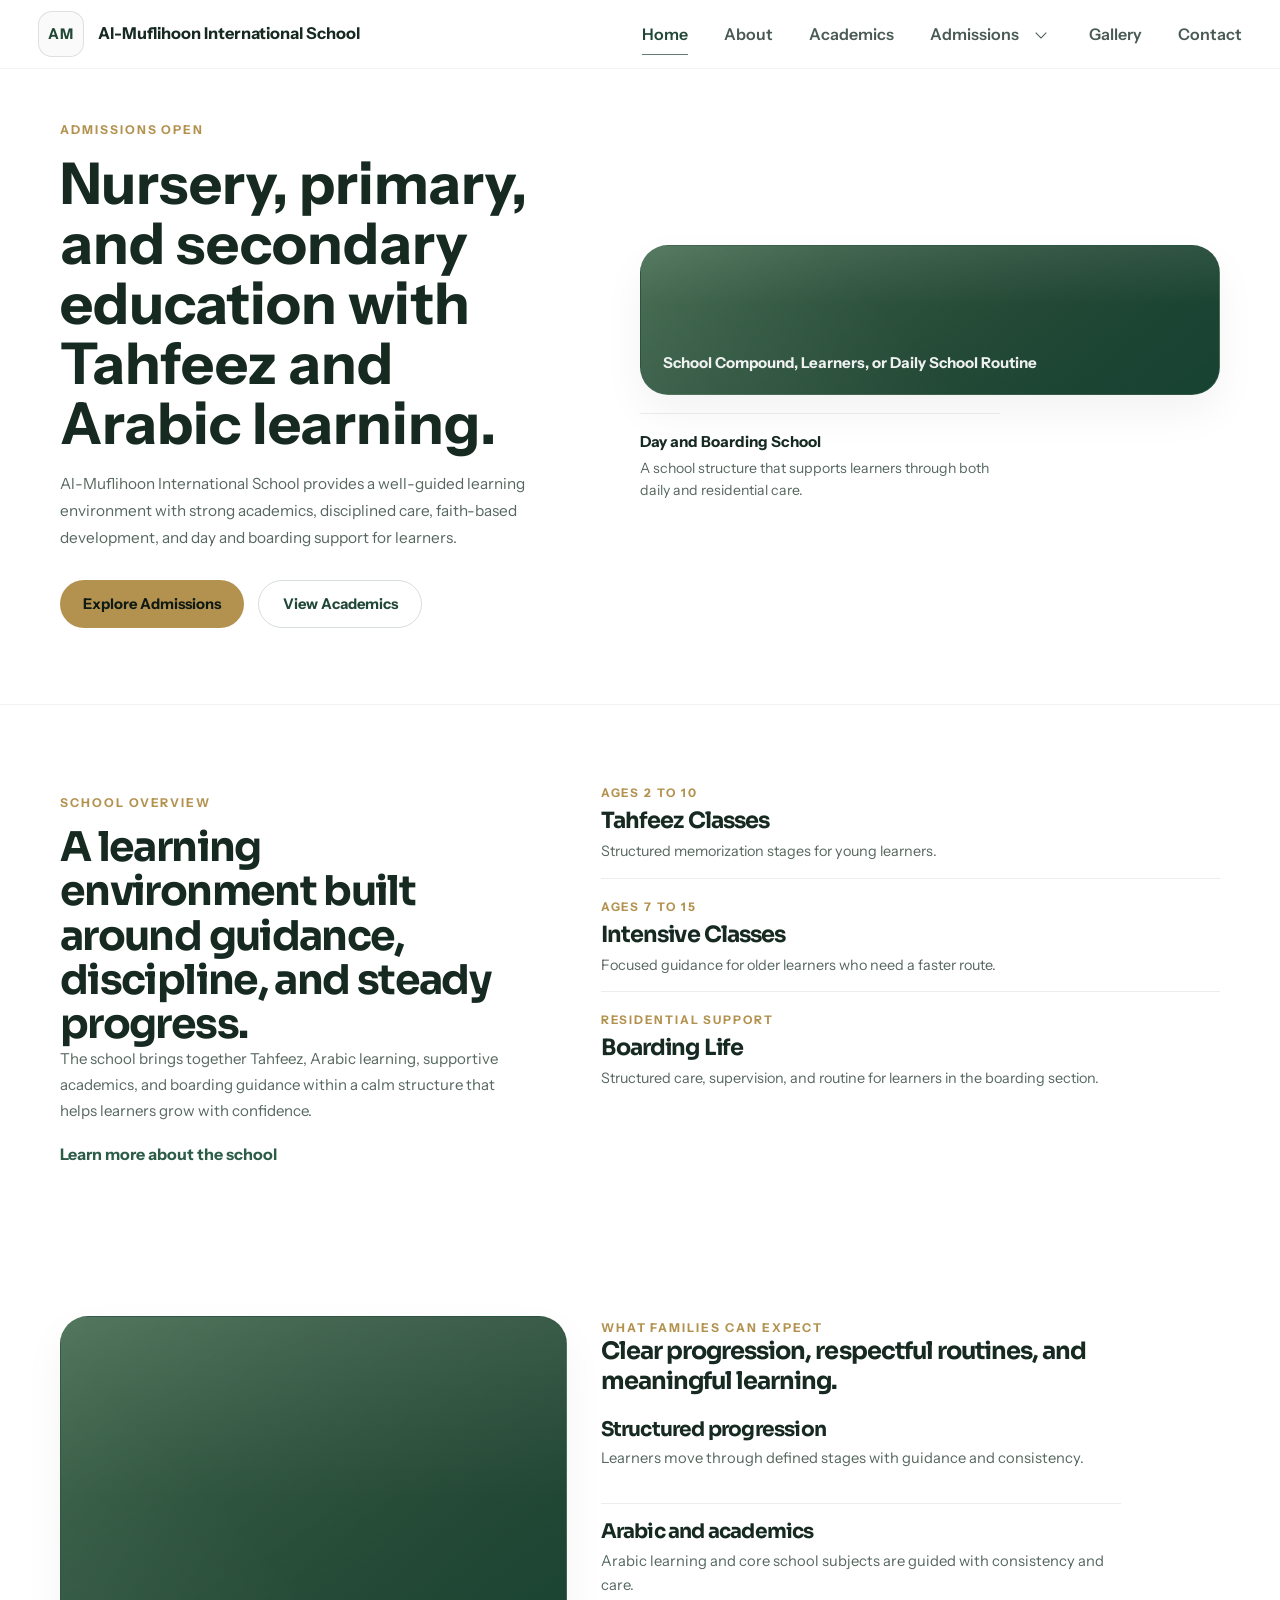
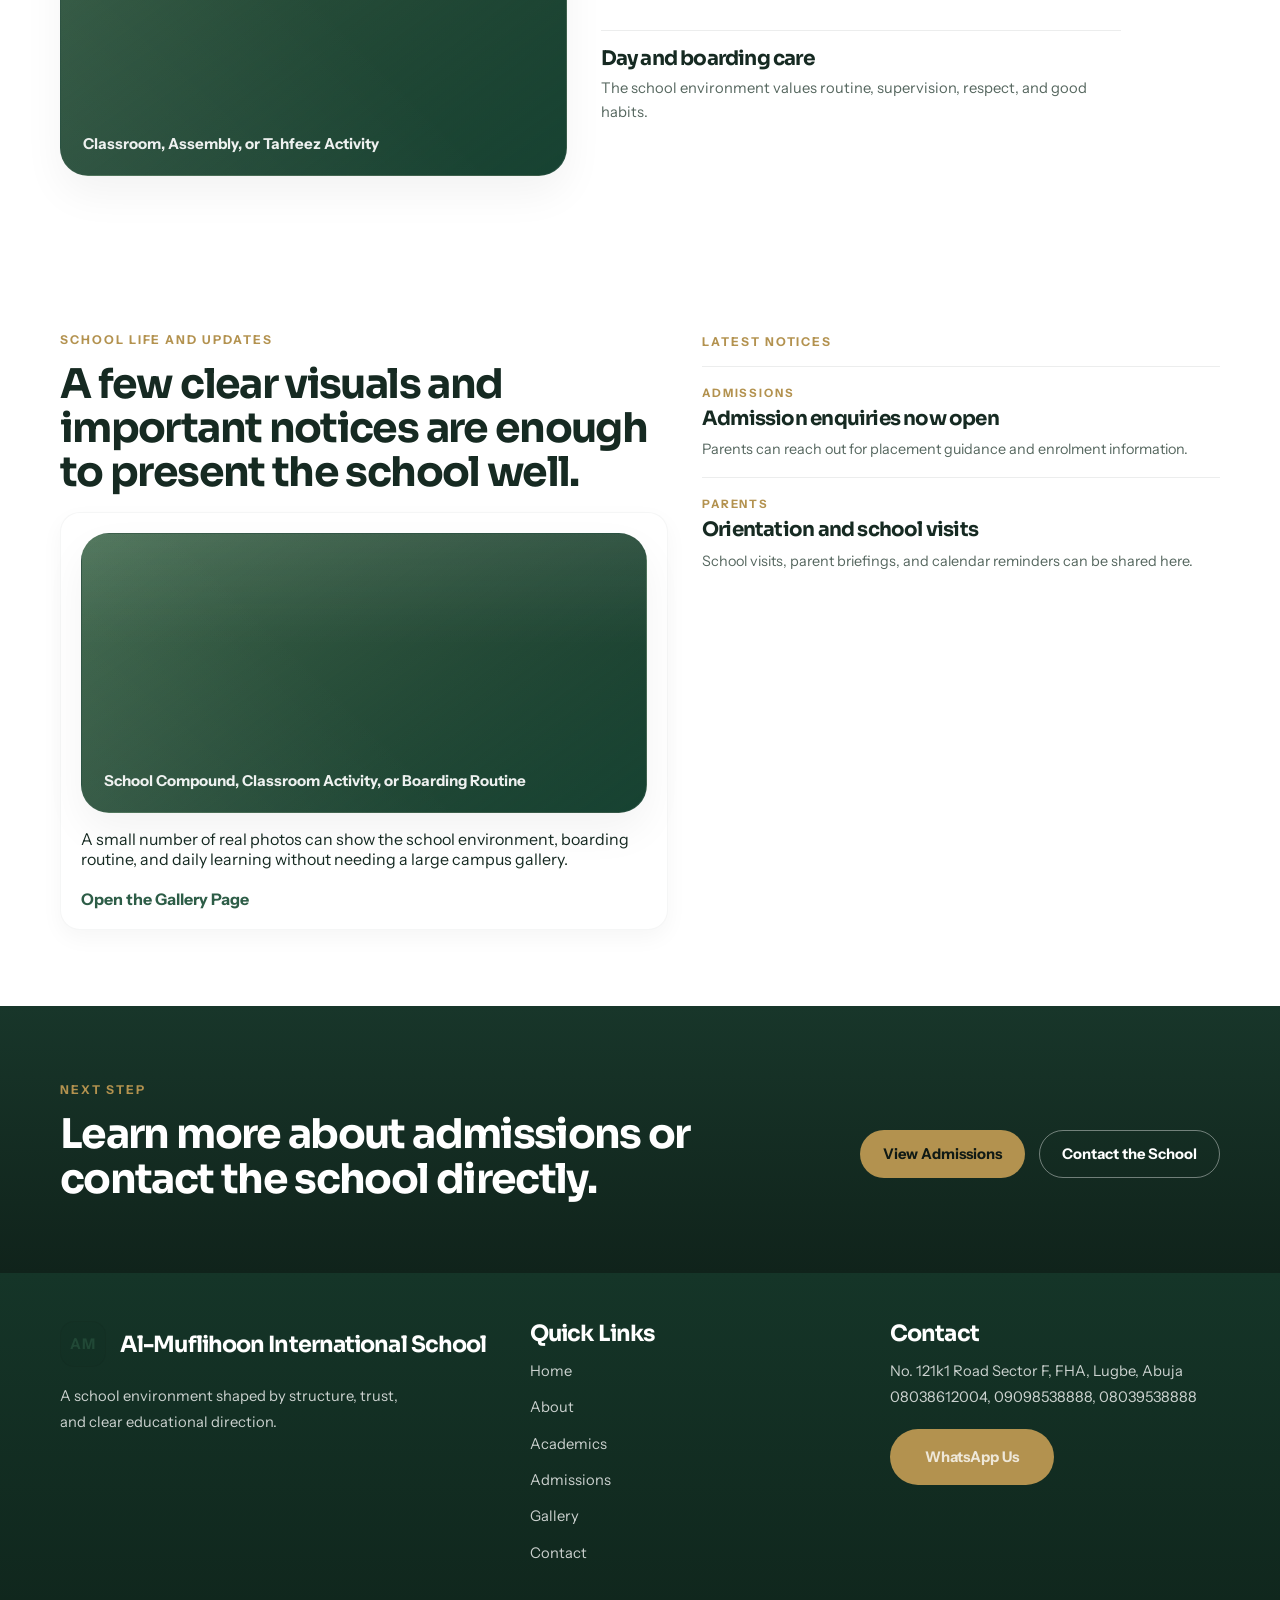
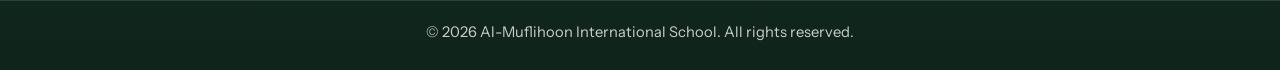
==== index.html @ b8fe288d "first push" ====
<!DOCTYPE html>
<html lang="en">
<head>
  <meta charset="UTF-8" />
  <meta name="viewport" content="width=device-width, initial-scale=1.0" />
  <title>Al-Muflihoon International School</title>
  <meta
    name="description"
    content="Al-Muflihoon International School presents a calm, structured school experience built around Tahfeez, Arabic learning, character formation, and supportive academics."
  />
  <link
    rel="stylesheet"
    href="https://cdnjs.cloudflare.com/ajax/libs/font-awesome/6.5.2/css/all.min.css"
  />
  <link rel="stylesheet" href="style.css" />
  <script src="scripts.js" defer></script>
</head>
<body class="home-page">
  <header class="navbar">
    <div class="nav-container">
      <a href="index.html" class="brand" aria-label="Al-Muflihoon International School home">
        <div class="logo">AM</div>
        <div class="brand-text">
          <span class="site-title">Al-Muflihoon International School</span>
        </div>
      </a>

      <nav class="nav-links" id="navLinks">
        <a href="index.html" class="active">Home</a>
        <a href="about.html">About</a>
        <a href="academics.html">Academics</a>
        <div class="nav-item nav-item-dropdown">
          <div class="nav-parent-row">
            <a href="admissions.html" class="nav-parent-link">Admissions</a>
            <button class="nav-parent-toggle" type="button" aria-label="Toggle admissions links" aria-expanded="false">
              <span class="nav-caret" aria-hidden="true"></span>
            </button>
          </div>
          <div class="nav-dropdown">
            <a href="admissions.html">Admissions Overview</a>
            <a href="admissions.html#placement">Class Placement</a>
            <a href="admissions.html#requirements">Requirements</a>
            <a href="admissions.html#enquiry">Enquiry Form</a>
            <a href="admissions.html#faq">FAQ</a>
          </div>
        </div>
        <a href="gallery.html">Gallery</a>
        <a href="contact.html">Contact</a>
      </nav>

      <button class="hamburger" id="hamburger" aria-label="Toggle navigation" aria-expanded="false">
        <span></span>
        <span></span>
        <span></span>
      </button>
    </div>
  </header>

  <main>
    <section class="site-hero home-hero">
      <div class="page-shell hero-layout">
        <div class="hero-copy">
          <span class="eyebrow">Admissions Open</span>
          <h1>Nursery, primary, and secondary education with Tahfeez and Arabic learning.</h1>
          <p>
            Al-Muflihoon International School provides a well-guided learning environment
            with strong academics, disciplined care, faith-based development, and
            day and boarding support for learners.
          </p>

          <div class="hero-actions">
            <a href="admissions.html" class="btn btn-solid">Explore Admissions</a>
            <a href="academics.html" class="btn btn-outline-green">View Academics</a>
          </div>
        </div>

        <div class="hero-media">
          <div class="media-frame hero-frame hero-frame-large">
            <span>School Compound, Learners, or Daily School Routine</span>
          </div>
          <div class="hero-note">
            <strong>Day and Boarding School</strong>
            <p>A school structure that supports learners through both daily and residential care.</p>
          </div>
        </div>
      </div>
    </section>

    <section class="section-block home-overview-block">
      <div class="page-shell home-overview-grid">
        <div class="section-copy home-intro-copy">
          <span class="eyebrow">School Overview</span>
          <h2>A learning environment built around guidance, discipline, and steady progress.</h2>
          <p>
            The school brings together Tahfeez, Arabic learning, supportive academics,
            and boarding guidance within a calm structure that helps learners grow with confidence.
          </p>
          <a href="about.html" class="text-link">Learn more about the school</a>
        </div>

        <div class="program-rail">
          <article class="program-rail-item">
            <small>Ages 2 to 10</small>
            <h3>Tahfeez Classes</h3>
            <p>Structured memorization stages for young learners.</p>
          </article>
          <article class="program-rail-item">
            <small>Ages 7 to 15</small>
            <h3>Intensive Classes</h3>
            <p>Focused guidance for older learners who need a faster route.</p>
          </article>
          <article class="program-rail-item">
            <small>Residential Support</small>
            <h3>Boarding Life</h3>
            <p>Structured care, supervision, and routine for learners in the boarding section.</p>
          </article>
        </div>
      </div>
    </section>

    <section class="section-block section-soft home-approach-block">
      <div class="page-shell editorial-split">
        <div class="media-frame editorial-frame">
          <span>Classroom, Assembly, or Tahfeez Activity</span>
        </div>

        <div class="approach-copy">
          <span class="eyebrow">What Families Can Expect</span>
          <h2>Clear progression, respectful routines, and meaningful learning.</h2>
          <div class="expectation-list">
            <article class="expectation-item">
              <h3>Structured progression</h3>
              <p>Learners move through defined stages with guidance and consistency.</p>
            </article>
            <article class="expectation-item">
              <h3>Arabic and academics</h3>
              <p>Arabic learning and core school subjects are guided with consistency and care.</p>
            </article>
            <article class="expectation-item">
              <h3>Day and boarding care</h3>
              <p>The school environment values routine, supervision, respect, and good habits.</p>
            </article>
          </div>
        </div>
      </div>
    </section>

    <section class="section-block home-showcase-block">
      <div class="page-shell home-showcase-grid">
        <div>
          <div class="section-head section-head-left home-showcase-head">
            <span class="eyebrow">School Life and Updates</span>
            <h2>A few clear visuals and important notices are enough to present the school well.</h2>
          </div>

          <div class="gallery-panel home-gallery-panel">
            <div class="media-frame home-gallery-feature">
              <span>School Compound, Classroom Activity, or Boarding Routine</span>
            </div>
            <p>
              A small number of real photos can show the school environment, boarding routine,
              and daily learning without needing a large campus gallery.
            </p>
            <a href="gallery.html" class="text-link">Open the Gallery Page</a>
          </div>
        </div>

        <aside class="updates-rail">
          <span class="eyebrow">Latest Notices</span>
          <article class="update-line">
            <small>Admissions</small>
            <h3>Admission enquiries now open</h3>
            <p>Parents can reach out for placement guidance and enrolment information.</p>
          </article>
          <article class="update-line">
            <small>Parents</small>
            <h3>Orientation and school visits</h3>
            <p>School visits, parent briefings, and calendar reminders can be shared here.</p>
          </article>
        </aside>
      </div>
    </section>

    <section class="cta-band">
      <div class="page-shell cta-layout">
        <div>
          <span class="eyebrow">Next Step</span>
          <h2>Learn more about admissions or contact the school directly.</h2>
        </div>
        <div class="cta-actions">
          <a href="admissions.html" class="btn btn-solid">View Admissions</a>
          <a href="contact.html" class="btn btn-ghost">Contact the School</a>
        </div>
      </div>
    </section>
  </main>

  <footer class="footer">
    <div class="page-shell footer-layout">
      <div>
        <div class="footer-brand">
          <div class="footer-logo">AM</div>
          <div>
            <h3>Al-Muflihoon International School</h3>
          </div>
        </div>
        <p class="footer-note">
          A school environment shaped by structure, trust, and clear educational direction.
        </p>
      </div>

      <div>
        <h4>Quick Links</h4>
        <ul class="footer-links">
          <li><a href="index.html">Home</a></li>
          <li><a href="about.html">About</a></li>
          <li><a href="academics.html">Academics</a></li>
          <li><a href="admissions.html">Admissions</a></li>
          <li><a href="gallery.html">Gallery</a></li>
          <li><a href="contact.html">Contact</a></li>
        </ul>
      </div>

      <div>
        <h4>Contact</h4>
        <p>No. 121k1 Road Sector F, FHA, Lugbe, Abuja</p>
        <p>08038612004, 09098538888, 08039538888</p>
        <a href="https://wa.me/2348038612004" class="btn footer-btn" target="_blank" rel="noopener noreferrer">
          WhatsApp Us
        </a>
      </div>
    </div>

    <div class="footer-bottom">
      &copy; 2026 Al-Muflihoon International School. All rights reserved.
    </div>
  </footer>
</body>
</html>
---- style.css ----
@import url("https://fonts.googleapis.com/css2?family=Instrument+Sans:wght@400;500;600;700;800&family=Noto+Naskh+Arabic:wght@600;700&family=Sora:wght@500;600;700;800&display=swap");

:root {
  --green-950: #081510;
  --green-900: #10231b;
  --green-850: #18362a;
  --green-800: #214836;
  --green-700: #2d5d47;
  --green-600: #3a7059;
  --gold-500: #b3924f;
  --gold-400: #c7aa6d;
  --gold-200: #ebe0c4;
  --cream-50: #ffffff;
  --cream-100: #ffffff;
  --sage-50: #ffffff;
  --line: rgba(16, 35, 27, 0.08);
  --line-strong: rgba(16, 35, 27, 0.12);
  --text-900: #162a22;
  --text-700: #56675f;
  --text-500: #7b877f;
  --white: #ffffff;
  --shadow-soft: 0 18px 42px rgba(8, 28, 20, 0.05);
  --shadow-card: 0 8px 22px rgba(8, 28, 20, 0.04);
}

* {
  box-sizing: border-box;
  margin: 0;
  padding: 0;
}

html {
  scroll-behavior: smooth;
}

body {
  background: #ffffff;
  color: var(--text-900);
  font-family: "Instrument Sans", sans-serif;
  text-rendering: optimizeLegibility;
}

img {
  display: block;
  max-width: 100%;
}

a {
  color: inherit;
}

.page-shell {
  width: min(1160px, 92%);
  margin: 0 auto;
}

.eyebrow {
  display: inline-block;
  color: var(--gold-500);
  font-size: 0.76rem;
  font-weight: 800;
  letter-spacing: 0.16em;
  text-transform: uppercase;
}

h2,
h3,
h4 {
  font-family: "Sora", sans-serif;
  font-weight: 700;
  letter-spacing: -0.04em;
}

.navbar {
  position: fixed;
  inset: 0 0 auto 0;
  z-index: 1000;
  background: rgba(255, 255, 255, 0.94);
  backdrop-filter: blur(12px);
  box-shadow: 0 1px 0 rgba(16, 35, 27, 0.06);
  transition: background 0.28s ease, box-shadow 0.28s ease;
}

.navbar.scrolled {
  background: rgba(255, 255, 255, 0.98);
  box-shadow: 0 8px 22px rgba(12, 24, 19, 0.06);
}

.nav-container {
  width: min(1320px, 94%);
  min-height: 68px;
  margin: 0 auto;
  display: flex;
  align-items: center;
  justify-content: space-between;
  gap: 32px;
}

.brand {
  display: flex;
  align-items: center;
  gap: 14px;
  flex-shrink: 0;
  text-decoration: none;
  color: var(--text-900);
}

.logo,
.footer-logo {
  width: 46px;
  height: 46px;
  border: 1px solid rgba(16, 35, 27, 0.12);
  border-radius: 14px;
  display: grid;
  place-items: center;
  background: rgba(16, 35, 27, 0.02);
  color: var(--green-800);
  font-size: 0.92rem;
  font-weight: 800;
  letter-spacing: 0.1em;
}

.site-title {
  display: block;
  font-size: 1.02rem;
  font-weight: 800;
  line-height: 1.1;
}

.brand-text p {
  margin-top: 3px;
  color: var(--text-500);
  font-size: 0.76rem;
}

.nav-links {
  display: flex;
  flex: 1;
  align-items: center;
  justify-content: flex-end;
  gap: clamp(24px, 2.8vw, 42px);
}

.nav-links > a,
.nav-parent-link {
  position: relative;
  display: inline-flex;
  align-items: center;
  color: rgba(22, 42, 34, 0.78);
  font-size: 1rem;
  font-weight: 600;
  padding: 8px 0;
  text-decoration: none;
  transition: color 0.25s ease;
}

.nav-links > a:hover,
.nav-links > a.active,
.nav-parent-link:hover,
.nav-parent-link.active,
.nav-item-dropdown:hover .nav-parent-link,
.nav-item-dropdown:focus-within .nav-parent-link,
.nav-item-dropdown.open .nav-parent-link {
  color: var(--green-800);
}

.nav-links > a.active::after,
.nav-links > a:hover::after,
.nav-parent-link.active::after,
.nav-parent-link:hover::after,
.nav-item-dropdown:hover .nav-parent-link::after,
.nav-item-dropdown:focus-within .nav-parent-link::after,
.nav-item-dropdown.open .nav-parent-link::after {
  content: "";
  position: absolute;
  left: 0;
  bottom: -3px;
  width: 100%;
  height: 1px;
  background: currentColor;
  opacity: 0.7;
}

.nav-item {
  position: relative;
}

.nav-parent-row {
  display: inline-flex;
  align-items: center;
  gap: 10px;
}

.nav-parent-toggle {
  display: inline-flex;
  align-items: center;
  justify-content: center;
  width: 24px;
  height: 24px;
  padding: 0;
  border: 0;
  background: transparent;
  color: rgba(22, 42, 34, 0.78);
  cursor: pointer;
  transition: color 0.25s ease;
}

.nav-parent-toggle:hover,
.nav-parent-toggle:focus-visible,
.nav-item-dropdown:hover .nav-parent-toggle,
.nav-item-dropdown:focus-within .nav-parent-toggle,
.nav-item-dropdown.open .nav-parent-toggle {
  color: var(--green-800);
}

.nav-caret {
  width: 8px;
  height: 8px;
  margin-top: -2px;
  border-right: 1.5px solid currentColor;
  border-bottom: 1.5px solid currentColor;
  transform: rotate(45deg);
  transition: transform 0.22s ease;
}

.nav-item-dropdown:hover .nav-caret,
.nav-item-dropdown:focus-within .nav-caret,
.nav-item-dropdown.open .nav-caret {
  transform: rotate(225deg);
  margin-top: 2px;
}

.nav-dropdown {
  position: absolute;
  top: calc(100% + 18px);
  left: 0;
  min-width: 220px;
  display: grid;
  gap: 2px;
  padding: 10px;
  border: 1px solid rgba(16, 35, 27, 0.08);
  border-radius: 18px;
  background: rgba(255, 255, 255, 0.98);
  box-shadow: 0 18px 36px rgba(14, 32, 24, 0.08);
  opacity: 0;
  visibility: hidden;
  transform: translateY(8px);
  transition: opacity 0.22s ease, transform 0.22s ease, visibility 0.22s ease;
  z-index: 20;
}

.nav-item-dropdown:hover .nav-dropdown,
.nav-item-dropdown:focus-within .nav-dropdown,
.nav-item-dropdown.open .nav-dropdown {
  opacity: 1;
  visibility: visible;
  transform: translateY(0);
}

.nav-dropdown a {
  display: block;
  padding: 10px 12px;
  border-radius: 12px;
  color: var(--text-700);
  font-size: 0.84rem;
  font-weight: 600;
  text-decoration: none;
  transition: background 0.2s ease, color 0.2s ease;
}

.nav-dropdown a:hover,
.nav-dropdown a:focus-visible {
  background: rgba(23, 68, 51, 0.06);
  color: var(--green-800);
  outline: none;
}

.hamburger {
  width: 34px;
  height: 26px;
  display: none;
  flex-direction: column;
  justify-content: space-between;
  background: transparent;
  border: 0;
  cursor: pointer;
}

.hamburger span {
  width: 100%;
  height: 2px;
  border-radius: 999px;
  background: var(--text-900);
  transition: transform 0.28s ease, opacity 0.28s ease;
}

.site-hero {
  position: relative;
  overflow: hidden;
  background: #ffffff;
  color: var(--text-900);
  border-bottom: 1px solid rgba(16, 35, 27, 0.06);
}

.home-hero {
  padding: 118px 0 76px;
}

.hero-layout {
  position: relative;
  z-index: 1;
  display: grid;
  grid-template-columns: 0.95fr 1.05fr;
  align-items: center;
  gap: 56px;
}

.hero-copy h1 {
  margin-top: 16px;
  font-size: clamp(2.4rem, 4.5vw, 3.8rem);
  line-height: 1.04;
}

.hero-copy p {
  max-width: 560px;
  margin-top: 18px;
  color: var(--text-700);
  font-size: 0.96rem;
  line-height: 1.75;
}

.hero-actions,
.cta-actions {
  display: flex;
  flex-wrap: wrap;
  gap: 14px;
  margin-top: 28px;
}

.hero-media {
  display: grid;
  gap: 18px;
}

.hero-media-row,
.preview-row {
  display: grid;
  grid-template-columns: repeat(2, 1fr);
  gap: 18px;
}

.media-frame {
  position: relative;
  overflow: hidden;
  border-radius: 28px;
  border: 1px solid rgba(255, 255, 255, 0.08);
  background:
    linear-gradient(145deg, rgba(179, 146, 79, 0.12), rgba(23, 68, 51, 0.92)),
    linear-gradient(135deg, #356751, #173428);
  box-shadow: var(--shadow-soft);
}

.media-frame::before {
  content: "";
  position: absolute;
  inset: 0;
  background:
    linear-gradient(180deg, rgba(255, 255, 255, 0.08), transparent 40%),
    linear-gradient(45deg, rgba(255, 255, 255, 0.05), transparent 46%);
}

.media-frame span {
  position: absolute;
  left: 22px;
  right: 22px;
  bottom: 22px;
  z-index: 1;
  color: rgba(255, 255, 255, 0.92);
  font-size: 0.94rem;
  font-weight: 700;
}

.hero-frame-large {
  min-height: 450px;
}

.hero-frame {
  min-height: 150px;
}

.hero-note {
  max-width: 360px;
  padding: 18px 0 0;
  border-top: 1px solid var(--line);
}

.hero-note strong {
  display: block;
  color: var(--text-900);
  font-size: 0.95rem;
  font-weight: 700;
}

.hero-note p {
  margin-top: 6px;
  color: var(--text-700);
  font-size: 0.88rem;
  line-height: 1.6;
}

.btn {
  display: inline-flex;
  align-items: center;
  justify-content: center;
  min-width: 164px;
  padding: 14px 22px;
  border-radius: 999px;
  border: 1px solid transparent;
  font-size: 0.92rem;
  font-weight: 800;
  text-decoration: none;
  transition: transform 0.2s ease, background 0.2s ease, color 0.2s ease, border-color 0.2s ease;
}

.btn:hover {
  transform: translateY(-2px);
}

.btn-solid,
.form-btn,
.footer-btn,
.contact-btn {
  background: var(--gold-500);
  color: #101a15;
}

.btn-solid:hover,
.form-btn:hover,
.footer-btn:hover,
.contact-btn:hover {
  background: var(--gold-400);
}

.btn-ghost {
  border-color: rgba(255, 255, 255, 0.4);
  color: var(--white);
}

.btn-ghost:hover {
  background: var(--white);
  color: var(--green-800);
}

.btn-outline-green {
  border-color: rgba(33, 72, 54, 0.18);
  color: var(--green-800);
  background: transparent;
}

.btn-outline-green:hover {
  background: rgba(33, 72, 54, 0.05);
  color: var(--green-900);
}

.section-block {
  padding: 76px 0;
}

#placement,
#requirements,
#enquiry,
#faq {
  scroll-margin-top: 96px;
}

.section-soft {
  background: #ffffff;
}

.section-head {
  max-width: 680px;
  margin: 0 auto 24px;
  text-align: center;
}

.section-head-left {
  margin-left: 0;
  text-align: left;
}

.section-head h2,
.section-copy h2,
.gallery-panel h2,
.news-panel h2,
.contact-column h2,
.process-panel h2,
.cta-layout h2 {
  margin-top: 14px;
  font-size: clamp(1.9rem, 3.2vw, 2.9rem);
  line-height: 1.08;
}

.section-head p,
.section-copy p,
.news-item p,
.reason-line p,
.simple-block p,
.quote-panel p,
.process-panel li,
.contact-row p,
.map-panel p,
.leader-panel p {
  color: var(--text-700);
  font-size: 0.94rem;
  line-height: 1.72;
}

.section-copy {
  max-width: 460px;
}

.home-overview-grid,
.editorial-split,
.home-showcase-grid {
  display: grid;
  gap: 34px;
}

.home-overview-grid,
.editorial-split {
  grid-template-columns: 0.9fr 1.1fr;
  align-items: start;
}

.home-showcase-grid {
  grid-template-columns: 1.08fr 0.92fr;
  align-items: start;
}

.home-intro-copy {
  padding-top: 10px;
}

.split-section,
.subject-layout,
.intro-split,
.gallery-news-grid,
.contact-layout,
.process-grid,
.cta-layout {
  display: grid;
  gap: 28px;
}

.split-section,
.subject-layout,
.intro-split {
  grid-template-columns: 0.95fr 1.05fr;
  align-items: center;
}

.program-list,
.subject-list {
  display: grid;
  gap: 10px;
}

.program-rail {
  display: grid;
  gap: 16px;
}

.program-rail-item {
  padding: 0 0 14px;
  border-bottom: 1px solid var(--line);
}

.program-rail-item:last-child {
  padding-bottom: 0;
  border-bottom: 0;
}

.program-rail-item small {
  display: inline-block;
  margin-bottom: 8px;
  color: var(--gold-500);
  font-size: 0.74rem;
  font-weight: 800;
  letter-spacing: 0.16em;
  text-transform: uppercase;
}

.program-rail-item h3 {
  font-size: 1.4rem;
  line-height: 1.08;
}

.program-rail-item p {
  margin-top: 8px;
  color: var(--text-700);
  font-size: 0.9rem;
  line-height: 1.62;
}

.plain-row {
  padding: 16px 0 18px;
  border-top: 1px solid var(--line);
}

.plain-row:first-child {
  border-top: 0;
  padding-top: 0;
}

.plain-row h3,
.reason-line h3,
.news-item h3,
.simple-block h3,
.process-panel h2,
.contact-row strong {
  font-size: 1.28rem;
  line-height: 1.12;
}

.plain-row p {
  color: var(--text-700);
  font-size: 0.92rem;
  line-height: 1.68;
}

.reason-grid,
.value-triad,
.support-grid,
.placement-grid,
.category-grid,
.philosophy-grid,
.pathway-grid {
  display: grid;
  gap: 14px;
}

.reason-grid {
  grid-template-columns: repeat(2, 1fr);
}

.simple-block,
.process-panel,
.news-panel,
.gallery-panel,
.leader-panel,
.quote-panel,
.map-panel,
.form-shell,
.faq-item {
  background: #ffffff;
  border: 1px solid rgba(16, 35, 27, 0.04);
  border-radius: 20px;
  box-shadow: var(--shadow-card);
}

.simple-block {
  padding: 16px 16px 14px;
}

.process-panel {
  padding: 20px;
}

.reason-line {
  padding: 16px 0 18px;
  border-top: 1px solid var(--line);
}

.reason-line:nth-child(-n + 2) {
  border-top: 0;
}

.editorial-frame {
  min-height: 460px;
}

.approach-copy {
  max-width: 520px;
}

.expectation-list {
  display: grid;
  gap: 14px;
  margin-top: 22px;
}

.expectation-item {
  padding: 16px 0 18px;
  border-top: 1px solid var(--line);
}

.expectation-item:first-child {
  padding-top: 0;
  border-top: 0;
}

.expectation-item h3 {
  font-size: 1.26rem;
  line-height: 1.12;
}

.expectation-item p {
  margin-top: 6px;
  color: var(--text-700);
  font-size: 0.92rem;
  line-height: 1.68;
}

.gallery-news-grid {
  grid-template-columns: 1.15fr 0.85fr;
  align-items: start;
}

.gallery-panel,
.news-panel,
.quote-panel,
.leader-panel,
.map-panel {
  padding: 20px;
}

.mosaic-grid {
  display: grid;
  grid-template-columns: repeat(2, 1fr);
  gap: 14px;
  margin-top: 18px;
}

.mosaic-tall {
  min-height: 360px;
  grid-row: span 2;
}

.mosaic-grid .media-frame:not(.mosaic-tall) {
  min-height: 172px;
}

.home-showcase-head {
  margin-bottom: 18px;
}

.home-gallery-grid {
  display: grid;
  grid-template-columns: repeat(2, 1fr);
  gap: 14px;
}

.home-gallery-panel p {
  margin-top: 16px;
}

.home-gallery-feature {
  min-height: 280px;
}

.home-gallery-large {
  min-height: 360px;
  grid-row: span 2;
}

.home-gallery-grid .media-frame:not(.home-gallery-large) {
  min-height: 172px;
}

.updates-rail {
  padding-top: 2px;
}

.update-line {
  padding: 14px 0 16px;
  border-top: 1px solid var(--line);
}

.update-line:first-of-type {
  margin-top: 16px;
}

.update-line small {
  display: inline-block;
  margin-bottom: 8px;
  color: var(--gold-500);
  font-size: 0.72rem;
  font-weight: 800;
  letter-spacing: 0.16em;
  text-transform: uppercase;
}

.update-line h3 {
  font-size: 1.24rem;
  line-height: 1.12;
}

.update-line p {
  margin-top: 8px;
  color: var(--text-700);
  font-size: 0.9rem;
  line-height: 1.62;
}

.text-link {
  display: inline-flex;
  align-items: center;
  gap: 8px;
  margin-top: 20px;
  color: var(--green-700);
  font-weight: 800;
  text-decoration: none;
}

.text-link:hover {
  color: var(--gold-500);
}

.news-list {
  display: grid;
  gap: 14px;
  margin-top: 18px;
}

.news-item {
  padding-bottom: 14px;
  border-bottom: 1px solid var(--line);
}

.news-item:last-child {
  padding-bottom: 0;
  border-bottom: 0;
}

.news-item small,
.pathway-grid .simple-block small {
  display: inline-block;
  margin-bottom: 10px;
  color: var(--gold-500);
  font-size: 0.74rem;
  font-weight: 800;
  letter-spacing: 0.16em;
  text-transform: uppercase;
}

.news-item h3 {
  margin-bottom: 8px;
}

.cta-band {
  padding: 72px 0;
  background: linear-gradient(180deg, var(--green-850), var(--green-900));
  color: var(--white);
}

.cta-layout {
  grid-template-columns: 1fr auto;
  align-items: center;
}

.cta-layout h2 {
  max-width: 660px;
}

.first-block {
  padding-top: 132px;
}

.about-first-block {
  padding-top: 110px;
  padding-bottom: 48px;
}

.about-intro-split {
  align-items: start;
  gap: 22px;
}

.about-intro-split .section-intro p {
  max-width: 500px;
}

.about-intro-split .quote-panel {
  max-width: 430px;
  justify-self: end;
}

.section-intro h1 {
  margin-top: 14px;
  font-family: "Sora", sans-serif;
  font-size: clamp(2.15rem, 4vw, 3.5rem);
  font-weight: 700;
  line-height: 1.02;
  letter-spacing: -0.05em;
}

.section-intro p {
  max-width: 560px;
  margin-top: 16px;
}

.quote-panel .quote-arabic {
  display: block;
  font-family: "Noto Naskh Arabic", serif;
  color: var(--text-900);
  font-size: clamp(2.3rem, 4.2vw, 3.6rem);
  font-weight: 700;
  line-height: 1.2;
  letter-spacing: 0;
  text-align: right;
}

.value-triad,
.support-grid,
.placement-grid,
.category-grid,
.pathway-grid {
  grid-template-columns: repeat(3, 1fr);
}

.philosophy-grid {
  grid-template-columns: repeat(2, 1fr);
}

.leader-frame {
  min-height: 320px;
  margin-bottom: 18px;
}

.preview-large {
  min-height: 260px;
}

.process-grid {
  grid-template-columns: repeat(2, 1fr);
}

.process-panel h2 {
  margin-top: 14px;
  margin-bottom: 14px;
}

.clean-list {
  list-style: none;
  display: grid;
  gap: 12px;
}

.clean-list li {
  position: relative;
  padding-left: 18px;
}

.clean-list li::before {
  content: "";
  position: absolute;
  top: 0.78rem;
  left: 0;
  width: 7px;
  height: 7px;
  border-radius: 50%;
  background: var(--gold-500);
}

.form-shell {
  padding: 24px;
}

.form-grid {
  display: grid;
  grid-template-columns: repeat(2, 1fr);
  gap: 18px;
}

.form-grid-single {
  grid-template-columns: 1fr;
}

.field {
  display: flex;
  flex-direction: column;
}

.field label {
  margin-bottom: 8px;
  color: var(--text-900);
  font-size: 0.86rem;
  font-weight: 700;
}

.field input,
.field select,
.field textarea {
  width: 100%;
  padding: 15px 16px;
  border: 1px solid rgba(16, 35, 27, 0.08);
  border-radius: 18px;
  background: rgba(255, 255, 255, 0.9);
  color: var(--text-900);
  font: inherit;
  outline: none;
  resize: vertical;
}

.field input:focus,
.field select:focus,
.field textarea:focus {
  border-color: var(--gold-500);
  box-shadow: 0 0 0 4px rgba(199, 163, 71, 0.14);
}

.field-full,
.form-btn {
  grid-column: 1 / -1;
}

.form-btn {
  border: 0;
  cursor: pointer;
}

.compact-form-btn {
  justify-self: start;
  min-width: 0;
  padding: 12px 20px;
}

.faq-shell {
  max-width: 960px;
}

.faq-list {
  display: grid;
  gap: 14px;
}

.faq-item {
  padding: 16px 18px;
}

.faq-item summary {
  cursor: pointer;
  list-style: none;
  color: var(--text-900);
  font-size: 1rem;
  font-weight: 800;
}

.faq-item summary::-webkit-details-marker {
  display: none;
}

.faq-item p {
  margin-top: 12px;
}

.masonry-grid {
  display: grid;
  grid-template-columns: repeat(3, 1fr);
  gap: 16px;
}

.gallery-grid-simple {
  grid-template-columns: 1.15fr 0.85fr;
}

.masonry-grid .media-frame {
  min-height: 210px;
}

.masonry-tall {
  min-height: 436px !important;
  grid-row: span 2;
}

.masonry-wide {
  grid-column: span 2;
}

.contact-layout {
  grid-template-columns: 0.88fr 1.12fr;
  align-items: start;
}

.contact-column h2 {
  margin-top: 14px;
}

.contact-stack {
  display: grid;
  gap: 8px;
  margin-top: 18px;
}

.contact-row {
  padding: 14px 0;
}

.contact-row strong {
  display: block;
  margin-bottom: 6px;
  font-size: 1.05rem;
  line-height: 1.2;
}

.plain-contact {
  border-bottom: 1px solid var(--line);
}

.plain-contact:last-child {
  border-bottom: 0;
  padding-bottom: 0;
}

.contact-btn {
  margin-top: 18px;
}

.contact-form-shell {
  margin-bottom: 18px;
}

.map-frame {
  min-height: 220px;
  margin-bottom: 16px;
}

.map-embed {
  width: 100%;
  min-height: 280px;
  border: 0;
  border-radius: 18px;
  margin-bottom: 14px;
  display: block;
}

.footer {
  padding: 48px 0 0;
  background: linear-gradient(180deg, #153528, #0f241b);
  color: var(--white);
}

.footer-layout {
  display: grid;
  grid-template-columns: 1.2fr 0.9fr 0.9fr;
  gap: 30px;
}

.footer-brand {
  display: flex;
  align-items: center;
  gap: 14px;
  margin-bottom: 16px;
}

.footer h3,
.footer h4 {
  font-size: 1.4rem;
  line-height: 1.1;
}

.footer h4 {
  margin-bottom: 12px;
}

.footer p,
.footer a,
.footer-bottom {
  color: rgba(255, 255, 255, 0.78);
  font-size: 0.92rem;
  line-height: 1.8;
}

.footer-note {
  max-width: 350px;
}

.footer-links {
  list-style: none;
  display: grid;
  gap: 10px;
}

.footer-links a {
  text-decoration: none;
}

.footer-links a:hover,
.footer a:hover {
  color: var(--gold-200);
}

.footer-btn {
  margin-top: 18px;
}

.footer-bottom {
  margin-top: 34px;
  padding: 18px 0 24px;
  border-top: 1px solid rgba(255, 255, 255, 0.12);
  text-align: center;
}

@media (max-width: 1080px) {
  .hero-layout,
  .home-overview-grid,
  .editorial-split,
  .home-showcase-grid,
  .split-section,
  .subject-layout,
  .intro-split,
  .gallery-news-grid,
  .contact-layout,
  .cta-layout {
    grid-template-columns: 1fr;
  }

  .value-triad,
  .support-grid,
  .placement-grid,
  .category-grid,
  .pathway-grid,
  .process-grid,
  .footer-layout {
    grid-template-columns: repeat(2, 1fr);
  }

  .masonry-grid {
    grid-template-columns: repeat(2, 1fr);
  }
}

@media (max-width: 900px) {
  .nav-container {
    min-height: 66px;
  }

  .site-title {
    font-size: 0.94rem;
  }

  .brand-text p {
    font-size: 0.72rem;
  }

  .logo,
  .footer-logo {
    width: 42px;
    height: 42px;
  }

  .hamburger {
    display: flex;
  }

  .nav-links {
    position: absolute;
    top: 66px;
    left: 0;
    width: 100%;
    max-height: 0;
    overflow: hidden;
    display: flex;
    flex-direction: column;
    align-items: flex-start;
    gap: 0;
    padding: 0 6%;
    background: rgba(10, 35, 25, 0.96);
    border-top: 1px solid rgba(255, 255, 255, 0.08);
    transition: max-height 0.28s ease;
  }

  .nav-links {
    background: rgba(255, 255, 255, 0.98);
    border-top: 1px solid rgba(16, 35, 27, 0.08);
  }

  .nav-links.active {
    max-height: 520px;
    padding-top: 10px;
    padding-bottom: 16px;
  }

  .nav-links > a,
  .nav-parent-row {
    width: 100%;
  }

  .nav-links > a,
  .nav-parent-link,
  .nav-parent-toggle {
    padding: 12px 0;
  }

  .nav-links > a.active::after,
  .nav-links > a:hover::after,
  .nav-parent-link.active::after,
  .nav-parent-link:hover::after {
    display: none;
  }

  .nav-item,
  .nav-item-dropdown {
    width: 100%;
  }

  .nav-parent-row {
    display: flex;
    justify-content: space-between;
    align-items: center;
  }

  .nav-item-dropdown:hover .nav-caret,
  .nav-item-dropdown:focus-within .nav-caret {
    transform: rotate(45deg);
    margin-top: -2px;
  }

  .nav-dropdown {
    position: static;
    min-width: 0;
    display: none;
    margin: 0 0 10px 12px;
    padding: 6px 0 0 12px;
    border: 0;
    border-left: 1px solid rgba(16, 35, 27, 0.08);
    border-radius: 0;
    background: transparent;
    box-shadow: none;
    opacity: 1;
    visibility: visible;
    transform: none;
  }

  .nav-item-dropdown.open .nav-dropdown {
    display: grid;
  }

  .nav-dropdown a {
    width: 100%;
    padding: 8px 0;
    border-radius: 0;
    font-size: 0.82rem;
  }

  .nav-dropdown a:hover,
  .nav-dropdown a:focus-visible {
    background: transparent;
  }

  .hamburger.active span:nth-child(1) {
    transform: translateY(12px) rotate(45deg);
  }

  .hamburger.active span:nth-child(2) {
    opacity: 0;
  }

  .hamburger.active span:nth-child(3) {
    transform: translateY(-12px) rotate(-45deg);
  }

  .reason-grid,
  .philosophy-grid {
    grid-template-columns: 1fr;
  }
}

@media (max-width: 700px) {
  .home-hero {
    padding-top: 118px;
  }

  .first-block {
    padding-top: 118px;
  }

  .hero-actions,
  .cta-actions {
    flex-direction: column;
    align-items: flex-start;
  }

  .btn {
    width: 100%;
    max-width: 280px;
  }

  .value-triad,
  .support-grid,
  .placement-grid,
  .category-grid,
  .pathway-grid,
  .process-grid,
  .footer-layout,
  .masonry-grid {
    grid-template-columns: 1fr;
  }

  .form-grid,
  .hero-media-row,
  .preview-row,
  .home-gallery-grid,
  .mosaic-grid {
    grid-template-columns: 1fr;
  }

  .home-gallery-large,
  .mosaic-tall,
  .masonry-tall,
  .masonry-wide {
    grid-column: auto;
    grid-row: auto;
    min-height: 260px !important;
  }
}

@media (max-width: 560px) {
  .section-block {
    padding: 58px 0;
  }

  .gallery-panel,
  .news-panel,
  .quote-panel,
  .leader-panel,
  .map-panel,
  .form-shell,
  .faq-item,
  .reason-line,
  .simple-block {
    padding: 18px 18px;
  }

  .hero-copy h1,
  .section-intro h1,
  .section-head h2,
  .section-copy h2,
  .gallery-panel h2,
  .news-panel h2,
  .contact-column h2,
  .process-panel h2,
  .cta-layout h2 {
    font-size: clamp(2.35rem, 12vw, 3.3rem);
  }

  .footer {
    text-align: center;
  }

  .footer-brand {
    justify-content: center;
  }

  .footer-note {
    margin: 0 auto;
  }
}
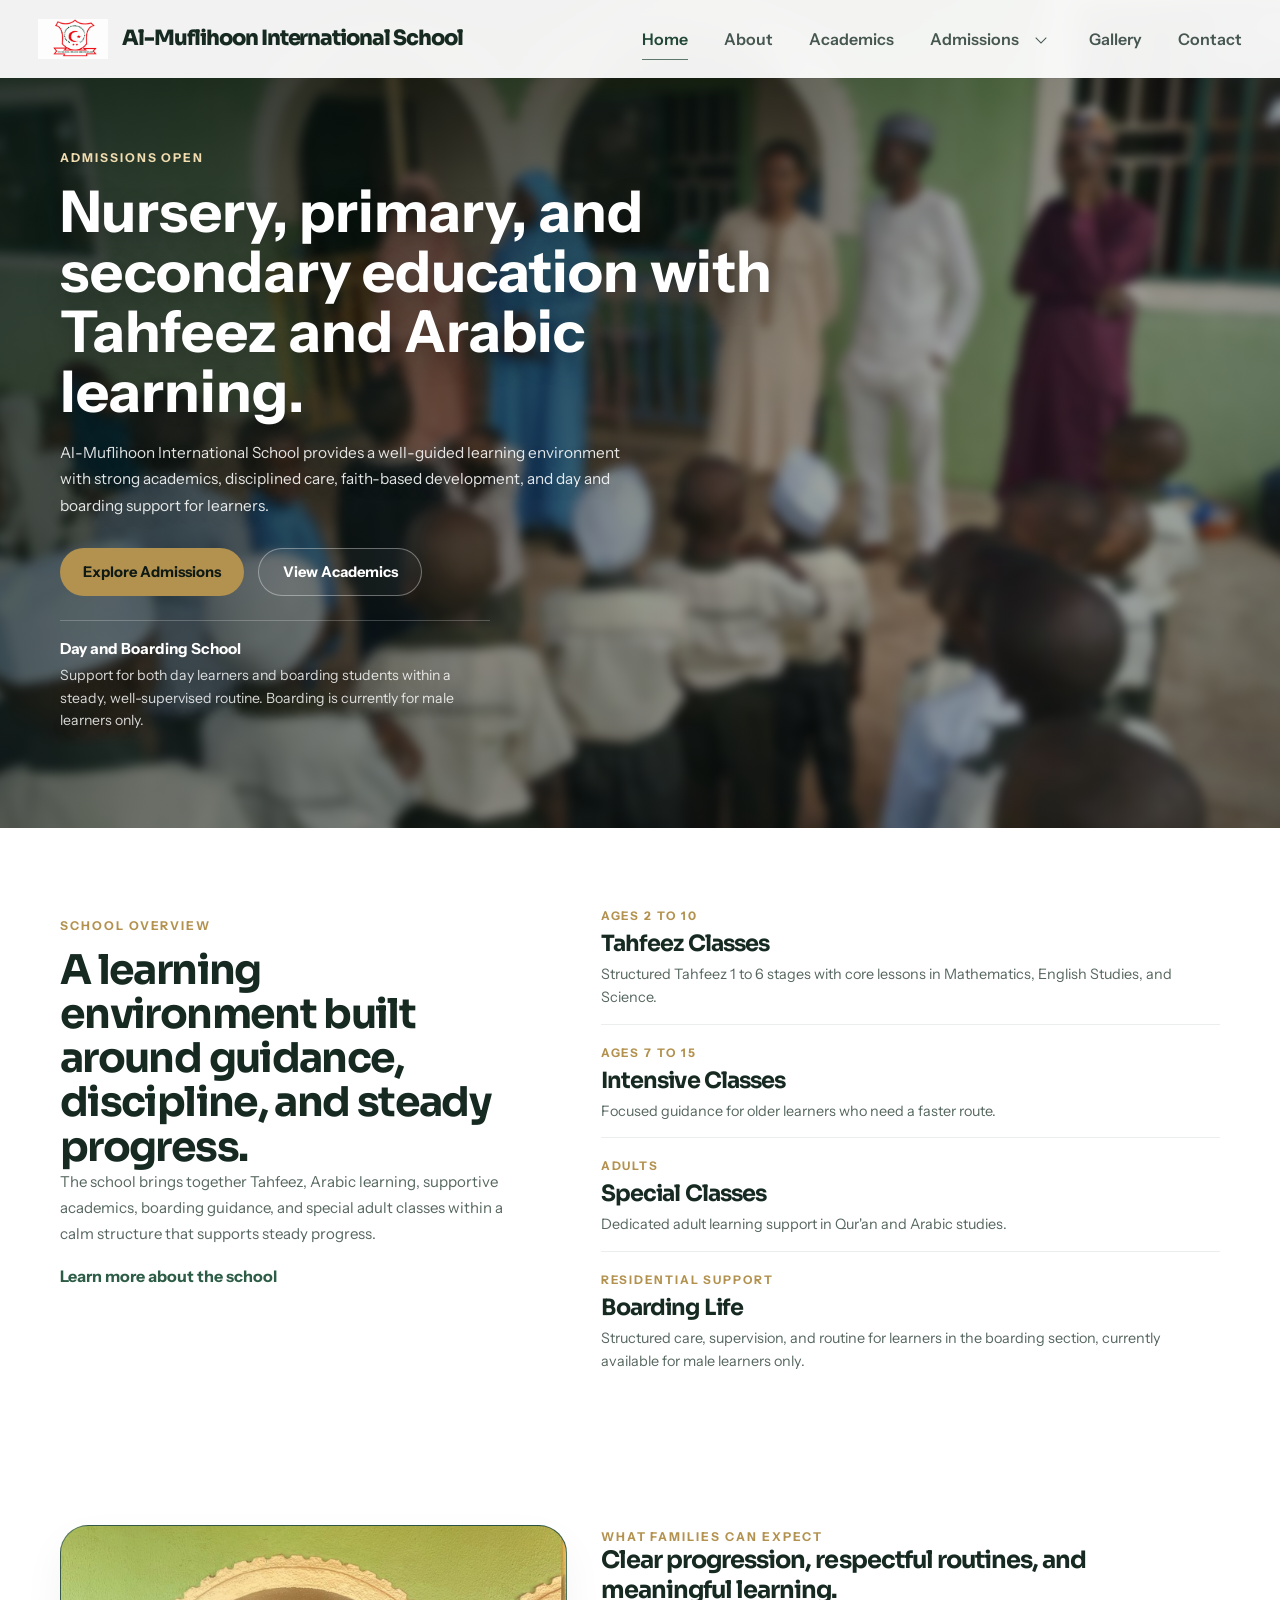
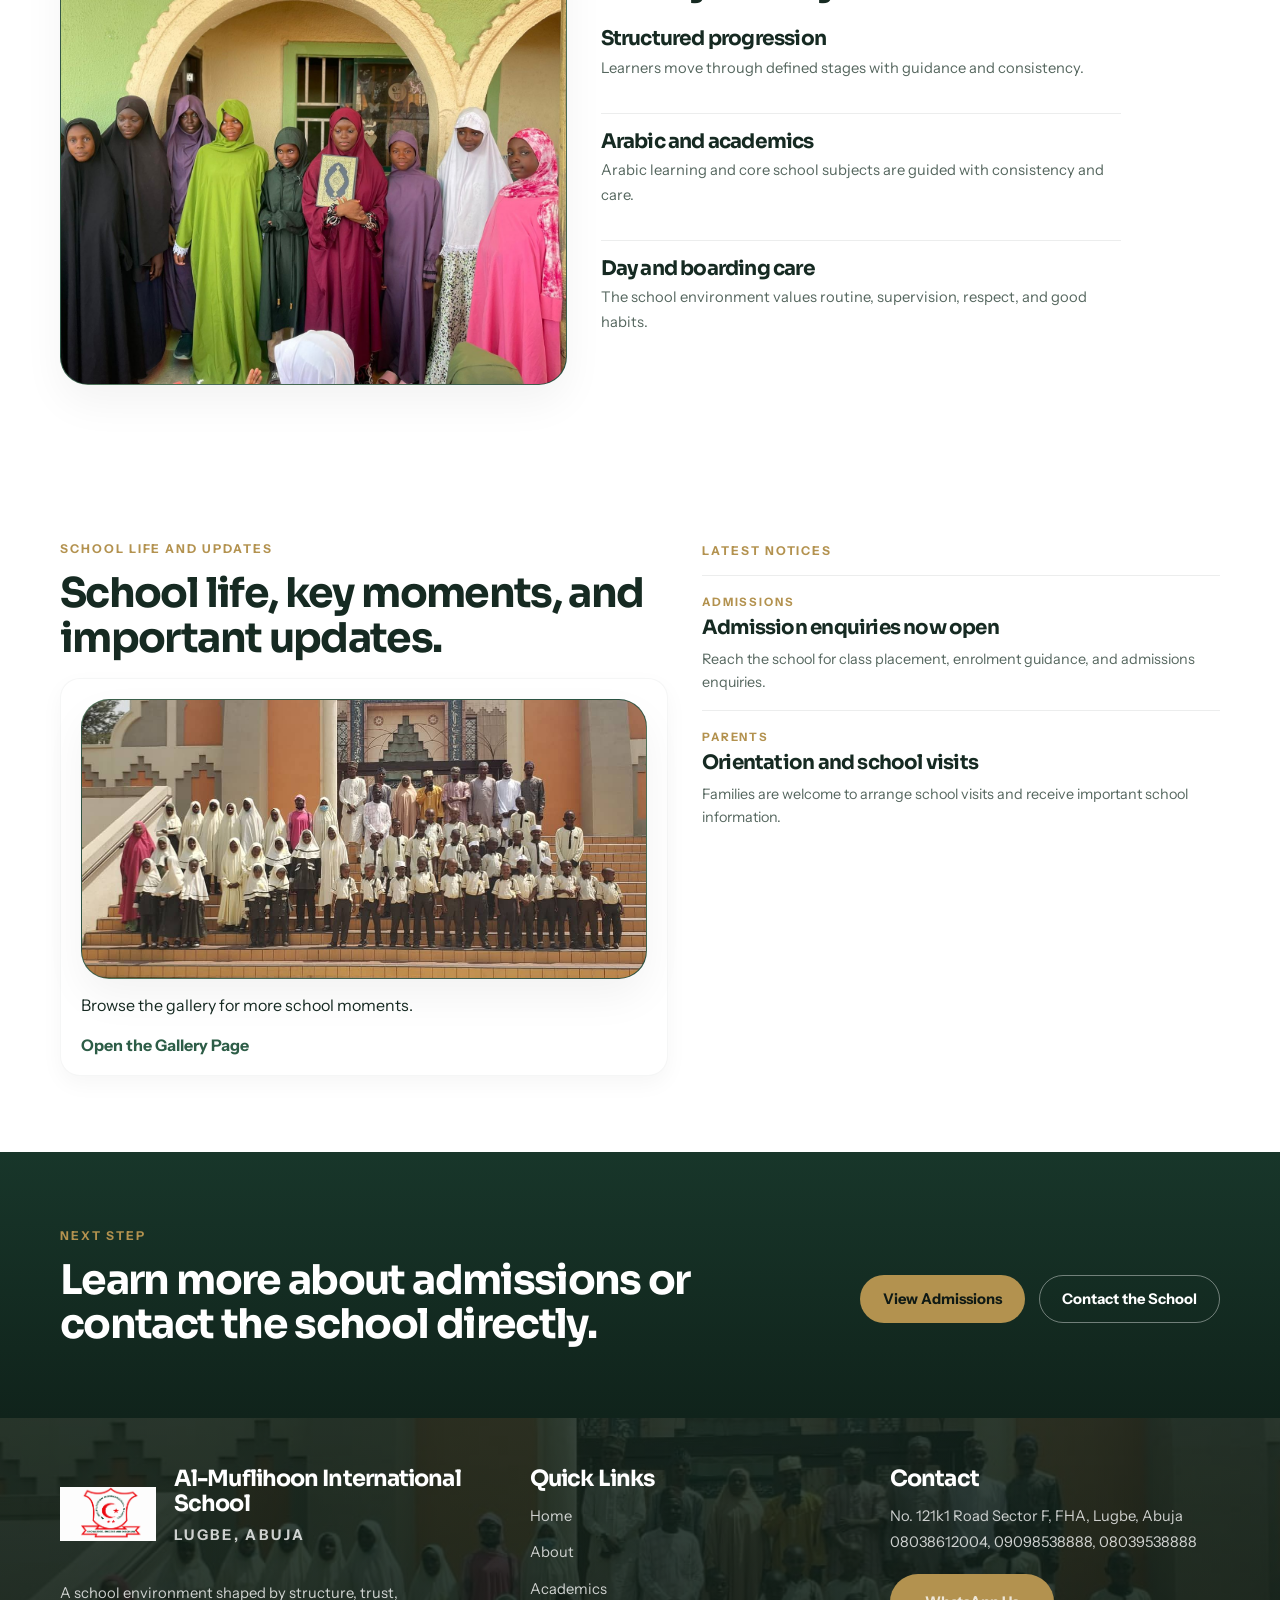
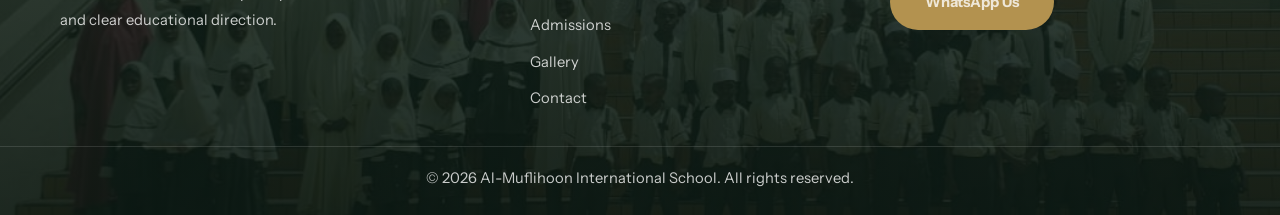
==== commit 8eb09b10: "pitch-ready changes" ====
--- a/index.html
+++ b/index.html
@@ -3,15 +3,72 @@
 <head>
   <meta charset="UTF-8" />
   <meta name="viewport" content="width=device-width, initial-scale=1.0" />
-  <title>Al-Muflihoon International School</title>
+  <title>Al-Muflihoon International School | Tahfeez, Arabic and Boarding School in Lugbe, Abuja</title>
   <meta
     name="description"
-    content="Al-Muflihoon International School presents a calm, structured school experience built around Tahfeez, Arabic learning, character formation, and supportive academics."
-  />
-  <link
-    rel="stylesheet"
-    href="https://cdnjs.cloudflare.com/ajax/libs/font-awesome/6.5.2/css/all.min.css"
-  />
+    content="Al-Muflihoon International School in Lugbe, Abuja offers nursery, primary, and secondary education with Tahfeez, Arabic learning, boarding support, and adult classes."
+  />
+  <meta name="robots" content="index, follow" />
+  <meta property="og:type" content="website" />
+  <meta property="og:locale" content="en_NG" />
+  <meta property="og:site_name" content="Al-Muflihoon International School" />
+  <meta
+    property="og:title"
+    content="Al-Muflihoon International School | Tahfeez, Arabic and Boarding School in Lugbe, Abuja"
+  />
+  <meta
+    property="og:description"
+    content="Explore a calm, faith-based school in Lugbe, Abuja offering Tahfeez, Arabic studies, structured academics, boarding support, and adult classes."
+  />
+  <meta name="twitter:card" content="summary" />
+  <meta
+    name="twitter:title"
+    content="Al-Muflihoon International School | Tahfeez, Arabic and Boarding School in Lugbe, Abuja"
+  />
+  <meta
+    name="twitter:description"
+    content="Explore a calm, faith-based school in Lugbe, Abuja offering Tahfeez, Arabic studies, structured academics, boarding support, and adult classes."
+  />
+  <script type="application/ld+json">
+    {
+      "@context": "https://schema.org",
+      "@type": "School",
+      "name": "Al-Muflihoon International School",
+      "description": "A faith-based school in Lugbe, Abuja offering nursery, primary, and secondary education with Tahfeez, Arabic learning, boarding support, and adult classes.",
+      "address": {
+        "@type": "PostalAddress",
+        "streetAddress": "No. 121k1 Road Sector F, FHA",
+        "addressLocality": "Lugbe",
+        "addressRegion": "Abuja",
+        "addressCountry": "NG"
+      },
+      "telephone": "+2348038612004",
+      "email": "almuflihooninterlschool@gmail.com",
+      "contactPoint": [
+        {
+          "@type": "ContactPoint",
+          "contactType": "admissions",
+          "telephone": "+2348038612004",
+          "areaServed": "NG",
+          "availableLanguage": ["en", "ar"]
+        },
+        {
+          "@type": "ContactPoint",
+          "contactType": "customer support",
+          "telephone": "+2349098538888",
+          "areaServed": "NG",
+          "availableLanguage": ["en", "ar"]
+        },
+        {
+          "@type": "ContactPoint",
+          "contactType": "customer support",
+          "telephone": "+2348039538888",
+          "areaServed": "NG",
+          "availableLanguage": ["en", "ar"]
+        }
+      ]
+    }
+  </script>
   <link rel="stylesheet" href="style.css" />
   <script src="scripts.js" defer></script>
 </head>
@@ -19,9 +76,12 @@
   <header class="navbar">
     <div class="nav-container">
       <a href="index.html" class="brand" aria-label="Al-Muflihoon International School home">
-        <div class="logo">AM</div>
+        <div class="logo">
+          <img src="img/logo.png" alt="Al-Muflihoon International School Logo">
+        </div>
         <div class="brand-text">
           <span class="site-title">Al-Muflihoon International School</span>
+          <span class="brand-subtitle">Lugbe, Abuja</span>
         </div>
       </a>
 
@@ -72,15 +132,9 @@
             <a href="admissions.html" class="btn btn-solid">Explore Admissions</a>
             <a href="academics.html" class="btn btn-outline-green">View Academics</a>
           </div>
-        </div>
-
-        <div class="hero-media">
-          <div class="media-frame hero-frame hero-frame-large">
-            <span>School Compound, Learners, or Daily School Routine</span>
-          </div>
           <div class="hero-note">
             <strong>Day and Boarding School</strong>
-            <p>A school structure that supports learners through both daily and residential care.</p>
+            <p>Support for both day learners and boarding students within a steady, well-supervised routine. Boarding is currently for male learners only.</p>
           </div>
         </div>
       </div>
@@ -93,7 +147,7 @@
           <h2>A learning environment built around guidance, discipline, and steady progress.</h2>
           <p>
             The school brings together Tahfeez, Arabic learning, supportive academics,
-            and boarding guidance within a calm structure that helps learners grow with confidence.
+            boarding guidance, and special adult classes within a calm structure that supports steady progress.
           </p>
           <a href="about.html" class="text-link">Learn more about the school</a>
         </div>
@@ -102,7 +156,7 @@
           <article class="program-rail-item">
             <small>Ages 2 to 10</small>
             <h3>Tahfeez Classes</h3>
-            <p>Structured memorization stages for young learners.</p>
+            <p>Structured Tahfeez 1 to 6 stages with core lessons in Mathematics, English Studies, and Science.</p>
           </article>
           <article class="program-rail-item">
             <small>Ages 7 to 15</small>
@@ -110,9 +164,14 @@
             <p>Focused guidance for older learners who need a faster route.</p>
           </article>
           <article class="program-rail-item">
+            <small>Adults</small>
+            <h3>Special Classes</h3>
+            <p>Dedicated adult learning support in Qur'an and Arabic studies.</p>
+          </article>
+          <article class="program-rail-item">
             <small>Residential Support</small>
             <h3>Boarding Life</h3>
-            <p>Structured care, supervision, and routine for learners in the boarding section.</p>
+            <p>Structured care, supervision, and routine for learners in the boarding section, currently available for male learners only.</p>
           </article>
         </div>
       </div>
@@ -121,7 +180,11 @@
     <section class="section-block section-soft home-approach-block">
       <div class="page-shell editorial-split">
         <div class="media-frame editorial-frame">
-          <span>Classroom, Assembly, or Tahfeez Activity</span>
+          <img
+            src="img/gallery/home-learning-identity.jpg"
+            alt="Young learners in white attire during an Islamic learning activity"
+            loading="lazy"
+          />
         </div>
 
         <div class="approach-copy">
@@ -150,17 +213,18 @@
         <div>
           <div class="section-head section-head-left home-showcase-head">
             <span class="eyebrow">School Life and Updates</span>
-            <h2>A few clear visuals and important notices are enough to present the school well.</h2>
+            <h2>School life, key moments, and important updates.</h2>
           </div>
 
           <div class="gallery-panel home-gallery-panel">
             <div class="media-frame home-gallery-feature">
-              <span>School Compound, Classroom Activity, or Boarding Routine</span>
+              <img
+                src="img/gallery/home-school-community.jpg"
+                alt="A large group of pupils and staff during a school community outing"
+                loading="lazy"
+              />
             </div>
-            <p>
-              A small number of real photos can show the school environment, boarding routine,
-              and daily learning without needing a large campus gallery.
-            </p>
+            <p>Browse the gallery for more school moments.</p>
             <a href="gallery.html" class="text-link">Open the Gallery Page</a>
           </div>
         </div>
@@ -170,12 +234,12 @@
           <article class="update-line">
             <small>Admissions</small>
             <h3>Admission enquiries now open</h3>
-            <p>Parents can reach out for placement guidance and enrolment information.</p>
+            <p>Reach the school for class placement, enrolment guidance, and admissions enquiries.</p>
           </article>
           <article class="update-line">
             <small>Parents</small>
             <h3>Orientation and school visits</h3>
-            <p>School visits, parent briefings, and calendar reminders can be shared here.</p>
+            <p>Families are welcome to arrange school visits and receive important school information.</p>
           </article>
         </aside>
       </div>
@@ -199,9 +263,10 @@
     <div class="page-shell footer-layout">
       <div>
         <div class="footer-brand">
-          <div class="footer-logo">AM</div>
+          <div class="footer-logo"><img src="img/logo.png" alt="Al-Muflihoon International School Logo"></div>
           <div>
             <h3>Al-Muflihoon International School</h3>
+            <p class="footer-tagline">Lugbe, Abuja</p>
           </div>
         </div>
         <p class="footer-note">
--- a/style.css
+++ b/style.css
@@ -88,7 +88,7 @@
 
 .nav-container {
   width: min(1320px, 94%);
-  min-height: 68px;
+  min-height: 78px;
   margin: 0 auto;
   display: flex;
   align-items: center;
@@ -105,26 +105,50 @@
   color: var(--text-900);
 }
 
-.logo,
+.logo {
+  width: 70px;
+  height: 70px;
+  flex-shrink: 0;
+  display: block;
+}
+
 .footer-logo {
-  width: 46px;
-  height: 46px;
-  border: 1px solid rgba(16, 35, 27, 0.12);
-  border-radius: 14px;
-  display: grid;
-  place-items: center;
-  background: rgba(16, 35, 27, 0.02);
-  color: var(--green-800);
-  font-size: 0.92rem;
-  font-weight: 800;
-  letter-spacing: 0.1em;
+  width: 96px;
+  height: 96px;
+  flex-shrink: 0;
+  display: block;
+}
+
+.logo img,
+.footer-logo img {
+  width: 100%;
+  height: 100%;
+  object-fit: contain;
+}
+
+.brand-text {
+  display: grid;
+  gap: 4px;
 }
 
 .site-title {
   display: block;
-  font-size: 1.02rem;
+  max-width: none;
+  font-family: "Sora", sans-serif;
+  font-size: 1.32rem;
   font-weight: 800;
-  line-height: 1.1;
+  letter-spacing: -0.05em;
+  line-height: 1;
+  white-space: nowrap;
+}
+
+.brand-subtitle {
+  display: none;
+  color: var(--text-700);
+  font-size: 0.74rem;
+  font-weight: 700;
+  letter-spacing: 0.16em;
+  text-transform: uppercase;
 }
 
 .brand-text p {
@@ -303,30 +327,58 @@
 }
 
 .home-hero {
-  padding: 118px 0 76px;
+  padding: 146px 0 96px;
+  border-bottom: 0;
+}
+
+.home-hero::before,
+.home-hero::after {
+  content: "";
+  position: absolute;
+  inset: 0;
+}
+
+.home-hero::before {
+  background: url("img/gallery/home-hero-assembly.jpg") center / cover no-repeat;
+  filter: blur(5px);
+  transform: scale(1.04);
+}
+
+.home-hero::after {
+  background:
+    linear-gradient(120deg, rgba(8, 21, 16, 0.8), rgba(8, 21, 16, 0.54) 42%, rgba(8, 21, 16, 0.34) 72%, rgba(8, 21, 16, 0.5));
 }
 
 .hero-layout {
   position: relative;
-  z-index: 1;
-  display: grid;
-  grid-template-columns: 0.95fr 1.05fr;
-  align-items: center;
-  gap: 56px;
+  z-index: 2;
+  display: block;
+}
+
+.hero-copy {
+  width: min(720px, 100%);
+  padding: 0;
+}
+
+.hero-copy .eyebrow {
+  color: #f1ddb0;
 }
 
 .hero-copy h1 {
   margin-top: 16px;
   font-size: clamp(2.4rem, 4.5vw, 3.8rem);
   line-height: 1.04;
+  color: var(--white);
+  text-shadow: 0 10px 28px rgba(0, 0, 0, 0.28);
 }
 
 .hero-copy p {
   max-width: 560px;
   margin-top: 18px;
-  color: var(--text-700);
+  color: rgba(255, 255, 255, 0.88);
   font-size: 0.96rem;
   line-height: 1.75;
+  text-shadow: 0 6px 18px rgba(0, 0, 0, 0.22);
 }
 
 .hero-actions,
@@ -360,24 +412,27 @@
   box-shadow: var(--shadow-soft);
 }
 
+.media-frame img {
+  position: absolute;
+  inset: 0;
+  width: 100%;
+  height: 100%;
+  object-fit: cover;
+}
+
 .media-frame::before {
   content: "";
   position: absolute;
   inset: 0;
-  background:
-    linear-gradient(180deg, rgba(255, 255, 255, 0.08), transparent 40%),
-    linear-gradient(45deg, rgba(255, 255, 255, 0.05), transparent 46%);
+  background: transparent;
+}
+
+.media-frame-clean::before {
+  background: transparent;
 }
 
 .media-frame span {
-  position: absolute;
-  left: 22px;
-  right: 22px;
-  bottom: 22px;
-  z-index: 1;
-  color: rgba(255, 255, 255, 0.92);
-  font-size: 0.94rem;
-  font-weight: 700;
+  display: none;
 }
 
 .hero-frame-large {
@@ -389,23 +444,35 @@
 }
 
 .hero-note {
-  max-width: 360px;
+  max-width: 430px;
+  margin-top: 24px;
   padding: 18px 0 0;
-  border-top: 1px solid var(--line);
+  border-top: 1px solid rgba(255, 255, 255, 0.22);
 }
 
 .hero-note strong {
   display: block;
-  color: var(--text-900);
+  color: var(--white);
   font-size: 0.95rem;
   font-weight: 700;
 }
 
 .hero-note p {
   margin-top: 6px;
-  color: var(--text-700);
+  color: rgba(255, 255, 255, 0.82);
   font-size: 0.88rem;
   line-height: 1.6;
+}
+
+.home-hero .btn-outline-green {
+  border-color: rgba(255, 255, 255, 0.36);
+  color: var(--white);
+  background: rgba(255, 255, 255, 0.04);
+}
+
+.home-hero .btn-outline-green:hover {
+  background: var(--white);
+  color: var(--green-800);
 }
 
 .btn {
@@ -867,13 +934,14 @@
 }
 
 .about-first-block {
-  padding-top: 110px;
-  padding-bottom: 48px;
+  padding-top: 102px;
+  padding-bottom: 34px;
 }
 
 .about-intro-split {
-  align-items: start;
-  gap: 22px;
+  grid-template-columns: 1.08fr 0.92fr;
+  align-items: center;
+  gap: 24px;
 }
 
 .about-intro-split .section-intro p {
@@ -881,7 +949,8 @@
 }
 
 .about-intro-split .quote-panel {
-  max-width: 430px;
+  width: 100%;
+  max-width: 460px;
   justify-self: end;
 }
 
@@ -899,15 +968,50 @@
   margin-top: 16px;
 }
 
+.inner-page .section-head {
+  max-width: 600px;
+  margin-bottom: 18px;
+}
+
+.inner-page .section-copy {
+  max-width: 400px;
+}
+
+.inner-page .section-intro h1 {
+  font-size: clamp(1.7rem, 3vw, 2.45rem);
+  line-height: 1.08;
+  letter-spacing: -0.03em;
+}
+
+.inner-page .section-head h2,
+.inner-page .section-copy h2,
+.inner-page .gallery-panel h2,
+.inner-page .news-panel h2,
+.inner-page .contact-column h2,
+.inner-page .process-panel h2 {
+  font-size: clamp(1.45rem, 2.4vw, 2rem);
+  line-height: 1.16;
+  letter-spacing: -0.03em;
+}
+
+.inner-page .section-intro p,
+.inner-page .section-head p,
+.inner-page .section-copy p {
+  max-width: 500px;
+}
+
 .quote-panel .quote-arabic {
   display: block;
   font-family: "Noto Naskh Arabic", serif;
   color: var(--text-900);
-  font-size: clamp(2.3rem, 4.2vw, 3.6rem);
+  max-width: 100%;
+  font-size: clamp(1.85rem, 3.4vw, 2.8rem);
   font-weight: 700;
-  line-height: 1.2;
+  line-height: 1.3;
   letter-spacing: 0;
   text-align: right;
+  white-space: normal;
+  overflow-wrap: anywhere;
 }
 
 .value-triad,
@@ -920,6 +1024,57 @@
 
 .philosophy-grid {
   grid-template-columns: repeat(2, 1fr);
+}
+
+.founder-layout {
+  display: grid;
+  grid-template-columns: 0.82fr 1.18fr;
+  gap: 28px;
+  align-items: start;
+}
+
+.founder-portrait {
+  overflow: hidden;
+  padding: 0;
+}
+
+.founder-portrait img {
+  width: 100%;
+  aspect-ratio: 4 / 5;
+  object-fit: cover;
+  object-position: center top;
+}
+
+.founder-meta {
+  padding: 18px 20px 20px;
+}
+
+.founder-meta h3 {
+  margin-top: 10px;
+  font-size: 1.32rem;
+  line-height: 1.1;
+}
+
+.founder-message {
+  padding: 24px;
+}
+
+.founder-message h2 {
+  margin-top: 12px;
+}
+
+.founder-speech {
+  display: grid;
+  gap: 14px;
+  margin-top: 18px;
+}
+
+.founder-signoff {
+  margin-top: 18px;
+  color: var(--text-900) !important;
+  font-family: "Sora", sans-serif;
+  font-size: 0.96rem;
+  font-weight: 700;
 }
 
 .leader-frame {
@@ -1019,12 +1174,33 @@
   cursor: pointer;
 }
 
+.form-btn:disabled {
+  opacity: 0.75;
+  cursor: wait;
+}
+
 .compact-form-btn {
   justify-self: start;
   min-width: 0;
   padding: 12px 20px;
 }
 
+.form-status {
+  grid-column: 1 / -1;
+  margin: 0;
+  font-size: 0.95rem;
+  font-weight: 600;
+  color: var(--text-700);
+}
+
+.form-status.is-success {
+  color: #1f6b43;
+}
+
+.form-status.is-error {
+  color: #9f2f2f;
+}
+
 .faq-shell {
   max-width: 960px;
 }
@@ -1039,6 +1215,10 @@
 }
 
 .faq-item summary {
+  display: flex;
+  align-items: center;
+  justify-content: space-between;
+  gap: 16px;
   cursor: pointer;
   list-style: none;
   color: var(--text-900);
@@ -1046,6 +1226,27 @@
   font-weight: 800;
 }
 
+.faq-item summary::after {
+  content: "+";
+  flex: 0 0 auto;
+  width: 28px;
+  height: 28px;
+  display: inline-flex;
+  align-items: center;
+  justify-content: center;
+  border-radius: 999px;
+  background: rgba(33, 72, 54, 0.08);
+  color: var(--green-900);
+  font-size: 1.05rem;
+  line-height: 1;
+  transition: transform 0.2s ease, background 0.2s ease;
+}
+
+.faq-item[open] summary::after {
+  content: "-";
+  background: rgba(194, 158, 86, 0.16);
+}
+
 .faq-item summary::-webkit-details-marker {
   display: none;
 }
@@ -1066,6 +1267,182 @@
 
 .masonry-grid .media-frame {
   min-height: 210px;
+}
+
+.gallery-support-grid {
+  display: grid;
+  grid-template-columns: repeat(3, 1fr);
+  gap: 16px;
+}
+
+.gallery-support-grid .media-frame {
+  min-height: 250px;
+}
+
+.gallery-event-grid {
+  display: grid;
+  grid-template-columns: 1.05fr 0.95fr;
+  gap: 16px;
+}
+
+.memorization-layout {
+  display: grid;
+  grid-template-columns: 0.9fr 1.1fr;
+  gap: 22px;
+  align-items: start;
+}
+
+.memorization-video-card {
+  display: grid;
+  gap: 14px;
+}
+
+.memorization-achievements-card {
+  display: grid;
+  gap: 14px;
+}
+
+.poster-tile {
+  display: block;
+  overflow: hidden;
+  border: 1px solid rgba(33, 72, 54, 0.14);
+  border-radius: 24px;
+  background: transparent;
+  box-shadow: 0 16px 30px rgba(14, 32, 24, 0.08);
+  transition: transform 0.2s ease, box-shadow 0.2s ease, border-color 0.2s ease;
+}
+
+.poster-tile:hover,
+.poster-tile:focus-visible,
+.poster-carousel-btn:hover,
+.poster-carousel-btn:focus-visible,
+.poster-carousel-dot:hover,
+.poster-carousel-dot:focus-visible {
+  transform: translateY(-2px);
+  border-color: rgba(33, 72, 54, 0.18);
+  box-shadow: 0 18px 34px rgba(14, 32, 24, 0.1);
+  outline: none;
+}
+
+.poster-tile img {
+  display: block;
+  width: 100%;
+  height: auto;
+}
+
+.poster-carousel {
+  display: grid;
+  gap: 14px;
+}
+
+.poster-carousel-viewport {
+  overflow: hidden;
+}
+
+.poster-carousel-track {
+  display: flex;
+  gap: 14px;
+  transition: transform 0.28s ease;
+}
+
+.poster-slide {
+  flex: 0 0 calc((100% - 14px) / 2);
+}
+
+.poster-carousel-controls {
+  display: flex;
+  align-items: center;
+  justify-content: space-between;
+  gap: 12px;
+}
+
+.poster-carousel-btn {
+  display: inline-flex;
+  align-items: center;
+  justify-content: center;
+  width: 42px;
+  height: 42px;
+  border: 1px solid rgba(33, 72, 54, 0.12);
+  border-radius: 999px;
+  background: rgba(247, 245, 239, 0.96);
+  color: var(--green-900);
+  cursor: pointer;
+  transition: transform 0.2s ease, box-shadow 0.2s ease, border-color 0.2s ease;
+}
+
+.poster-carousel-btn[disabled] {
+  opacity: 0.42;
+  cursor: default;
+  transform: none;
+  box-shadow: none;
+}
+
+.poster-carousel-btn span {
+  font-size: 1.5rem;
+  line-height: 1;
+}
+
+.poster-carousel-dots {
+  display: flex;
+  align-items: center;
+  justify-content: center;
+  gap: 8px;
+  flex: 1;
+}
+
+.poster-carousel-dot {
+  width: 10px;
+  height: 10px;
+  padding: 0;
+  border: 0;
+  border-radius: 999px;
+  background: rgba(33, 72, 54, 0.18);
+  cursor: pointer;
+  transition: transform 0.2s ease, background 0.2s ease;
+}
+
+.poster-carousel-dot.is-active {
+  background: var(--gold-500);
+  transform: scale(1.12);
+}
+
+.video-embed-shell {
+  aspect-ratio: 9 / 14;
+  width: 100%;
+  max-width: 340px;
+  overflow: hidden;
+  border-radius: 24px;
+  background: #10211a;
+  box-shadow: 0 22px 48px rgba(10, 25, 19, 0.18);
+}
+
+.video-embed-shell iframe {
+  width: 100%;
+  height: 100%;
+}
+
+.memorization-video-card .btn {
+  min-width: 0;
+  width: fit-content;
+}
+
+.gallery-proof-card {
+  display: grid;
+  gap: 14px;
+}
+
+.gallery-proof-frame {
+  min-height: 230px;
+  border-radius: 18px;
+  background: #f5f1e5;
+}
+
+.gallery-proof-frame::before {
+  background: linear-gradient(180deg, rgba(10, 25, 19, 0.02), rgba(10, 25, 19, 0.02));
+}
+
+.gallery-proof-frame img {
+  object-fit: contain;
 }
 
 .masonry-tall {
@@ -1135,12 +1512,33 @@
 }
 
 .footer {
+  position: relative;
+  overflow: hidden;
   padding: 48px 0 0;
   background: linear-gradient(180deg, #153528, #0f241b);
   color: var(--white);
 }
 
+.footer::before,
+.footer::after {
+  content: "";
+  position: absolute;
+  inset: 0;
+}
+
+.footer::before {
+  background: url("img/gallery/home-school-community.jpg") center / cover no-repeat;
+  opacity: 0.44;
+  transform: scale(1.03);
+}
+
+.footer::after {
+  background: linear-gradient(180deg, rgba(8, 21, 16, 0.58), rgba(8, 21, 16, 0.78));
+}
+
 .footer-layout {
+  position: relative;
+  z-index: 2;
   display: grid;
   grid-template-columns: 1.2fr 0.9fr 0.9fr;
   gap: 30px;
@@ -1148,9 +1546,23 @@
 
 .footer-brand {
   display: flex;
-  align-items: center;
-  gap: 14px;
-  margin-bottom: 16px;
+  align-items: flex-start;
+  gap: 18px;
+  margin-bottom: 18px;
+}
+
+.footer-brand h3 {
+  margin-bottom: 6px;
+  font-size: 1.55rem;
+  line-height: 1.02;
+}
+
+.footer-tagline {
+  color: rgba(255, 255, 255, 0.7);
+  font-size: 0.82rem;
+  font-weight: 700;
+  letter-spacing: 0.16em;
+  text-transform: uppercase;
 }
 
 .footer h3,
@@ -1195,6 +1607,8 @@
 }
 
 .footer-bottom {
+  position: relative;
+  z-index: 2;
   margin-top: 34px;
   padding: 18px 0 24px;
   border-top: 1px solid rgba(255, 255, 255, 0.12);
@@ -1202,6 +1616,213 @@
 }
 
 @media (max-width: 1080px) {
+  .hero-layout,
+  .home-overview-grid,
+  .editorial-split,
+  .home-showcase-grid,
+  .split-section,
+  .founder-layout,
+  .subject-layout,
+  .intro-split,
+  .gallery-news-grid,
+  .contact-layout,
+  .cta-layout {
+    grid-template-columns: 1fr;
+  }
+
+  .value-triad,
+  .support-grid,
+  .placement-grid,
+  .category-grid,
+  .gallery-support-grid,
+  .pathway-grid,
+  .process-grid,
+  .footer-layout {
+    grid-template-columns: repeat(2, 1fr);
+  }
+
+  .masonry-grid {
+    grid-template-columns: repeat(2, 1fr);
+  }
+}
+
+@media (max-width: 900px) {
+  .page-shell,
+  .nav-container {
+    width: min(94%, 720px);
+  }
+
+  .nav-container {
+    min-height: 72px;
+    gap: 12px;
+  }
+
+  .brand {
+    flex: 1;
+    min-width: 0;
+    gap: 10px;
+  }
+
+  .brand-text {
+    min-width: 0;
+  }
+
+  .site-title {
+    font-size: 1.08rem;
+  }
+
+  .brand-text p {
+    font-size: 0.72rem;
+  }
+
+  .logo {
+    width: 60px;
+    height: 60px;
+  }
+
+  .footer-logo {
+    width: 88px;
+    height: 88px;
+  }
+
+  .hamburger {
+    display: flex;
+  }
+
+  .nav-links {
+    position: absolute;
+    top: 72px;
+    left: 0;
+    width: 100%;
+    max-height: 0;
+    overflow: hidden;
+    display: flex;
+    flex-direction: column;
+    align-items: flex-start;
+    gap: 0;
+    padding: 0 5%;
+    background: rgba(255, 255, 255, 0.98);
+    border-top: 1px solid rgba(16, 35, 27, 0.08);
+    box-shadow: 0 16px 30px rgba(12, 24, 19, 0.06);
+    transition: max-height 0.28s ease;
+  }
+
+  .nav-links.active {
+    max-height: calc(100vh - 72px);
+    overflow-y: auto;
+    padding-top: 10px;
+    padding-bottom: 18px;
+  }
+
+  .nav-links > a,
+  .nav-parent-row {
+    width: 100%;
+  }
+
+  .nav-links > a,
+  .nav-parent-link,
+  .nav-parent-toggle {
+    padding: 12px 0;
+  }
+
+  .nav-links > a.active::after,
+  .nav-links > a:hover::after,
+  .nav-parent-link.active::after,
+  .nav-parent-link:hover::after {
+    display: none;
+  }
+
+  .nav-item,
+  .nav-item-dropdown {
+    width: 100%;
+  }
+
+  .nav-parent-row {
+    display: flex;
+    justify-content: space-between;
+    align-items: center;
+  }
+
+  .nav-item-dropdown:hover .nav-caret,
+  .nav-item-dropdown:focus-within .nav-caret {
+    transform: rotate(45deg);
+    margin-top: -2px;
+  }
+
+  .nav-dropdown {
+    position: static;
+    min-width: 0;
+    display: none;
+    width: 100%;
+    margin: 0 0 10px 8px;
+    padding: 4px 0 0 12px;
+    border: 0;
+    border-left: 1px solid rgba(16, 35, 27, 0.08);
+    border-radius: 0;
+    background: transparent;
+    box-shadow: none;
+    opacity: 1;
+    visibility: visible;
+    transform: none;
+  }
+
+  .nav-item-dropdown.open .nav-dropdown {
+    display: grid;
+  }
+
+  .nav-dropdown a {
+    width: 100%;
+    padding: 9px 0;
+    border-radius: 0;
+    font-size: 0.88rem;
+  }
+
+  .nav-dropdown a:hover,
+  .nav-dropdown a:focus-visible {
+    background: transparent;
+  }
+
+  .hamburger.active span:nth-child(1) {
+    transform: translateY(12px) rotate(45deg);
+  }
+
+  .hamburger.active span:nth-child(2) {
+    opacity: 0;
+  }
+
+  .hamburger.active span:nth-child(3) {
+    transform: translateY(-12px) rotate(-45deg);
+  }
+
+  .reason-grid,
+  .philosophy-grid {
+    grid-template-columns: 1fr;
+  }
+}
+
+@media (max-width: 700px) {
+  .page-shell,
+  .nav-container {
+    width: 90%;
+  }
+
+  .section-block {
+    padding: 54px 0;
+  }
+
+  .home-hero {
+    padding: 112px 0 58px;
+  }
+
+  .first-block {
+    padding-top: 98px;
+  }
+
+  .about-first-block {
+    padding-top: 104px;
+    padding-bottom: 28px;
+  }
+
   .hero-layout,
   .home-overview-grid,
   .editorial-split,
@@ -1211,185 +1832,126 @@
   .intro-split,
   .gallery-news-grid,
   .contact-layout,
+  .process-grid,
   .cta-layout {
-    grid-template-columns: 1fr;
+    gap: 22px;
+  }
+
+  .hero-copy h1,
+  .section-intro h1 {
+    font-size: clamp(1.95rem, 9vw, 2.7rem);
+    line-height: 1.06;
+    letter-spacing: -0.04em;
+  }
+
+  .hero-copy {
+    padding: 0;
+  }
+
+  .about-intro-split .quote-panel {
+    max-width: none;
+    justify-self: stretch;
+  }
+
+  .founder-message {
+    padding: 20px;
+  }
+
+  .founder-meta {
+    padding: 16px 18px 18px;
+  }
+
+  .section-head {
+    margin-bottom: 18px;
+  }
+
+  .section-head h2,
+  .section-copy h2,
+  .gallery-panel h2,
+  .news-panel h2,
+  .contact-column h2,
+  .process-panel h2,
+  .cta-layout h2 {
+    font-size: clamp(1.65rem, 7vw, 2.2rem);
+    line-height: 1.12;
+  }
+
+  .hero-copy p,
+  .section-head p,
+  .section-copy p,
+  .news-item p,
+  .reason-line p,
+  .simple-block p,
+  .quote-panel p,
+  .process-panel li,
+  .contact-row p,
+  .map-panel p,
+  .leader-panel p,
+  .update-line p {
+    font-size: 0.92rem;
+    line-height: 1.62;
+  }
+
+  .hero-note {
+    max-width: none;
+    padding-top: 14px;
+  }
+
+  .hero-note strong {
+    font-size: 0.92rem;
+  }
+
+  .hero-note p {
+    font-size: 0.84rem;
+  }
+
+  .media-frame,
+  .map-embed {
+    border-radius: 20px;
+  }
+
+  .hero-frame-large,
+  .editorial-frame,
+  .home-gallery-feature,
+  .preview-large,
+  .map-embed {
+    min-height: 220px;
+  }
+
+  .program-rail,
+  .subject-list,
+  .expectation-list,
+  .contact-stack,
+  .faq-list,
+  .updates-rail {
+    gap: 12px;
+  }
+
+  .gallery-proof-card {
+    gap: 12px;
+  }
+
+  .hero-actions,
+  .cta-actions {
+    flex-direction: column;
+    align-items: flex-start;
+    gap: 10px;
+  }
+
+  .btn {
+    width: 100%;
+    max-width: 100%;
+    min-width: 0;
+    padding: 13px 18px;
   }
 
   .value-triad,
   .support-grid,
   .placement-grid,
   .category-grid,
-  .pathway-grid,
-  .process-grid,
-  .footer-layout {
-    grid-template-columns: repeat(2, 1fr);
-  }
-
-  .masonry-grid {
-    grid-template-columns: repeat(2, 1fr);
-  }
-}
-
-@media (max-width: 900px) {
-  .nav-container {
-    min-height: 66px;
-  }
-
-  .site-title {
-    font-size: 0.94rem;
-  }
-
-  .brand-text p {
-    font-size: 0.72rem;
-  }
-
-  .logo,
-  .footer-logo {
-    width: 42px;
-    height: 42px;
-  }
-
-  .hamburger {
-    display: flex;
-  }
-
-  .nav-links {
-    position: absolute;
-    top: 66px;
-    left: 0;
-    width: 100%;
-    max-height: 0;
-    overflow: hidden;
-    display: flex;
-    flex-direction: column;
-    align-items: flex-start;
-    gap: 0;
-    padding: 0 6%;
-    background: rgba(10, 35, 25, 0.96);
-    border-top: 1px solid rgba(255, 255, 255, 0.08);
-    transition: max-height 0.28s ease;
-  }
-
-  .nav-links {
-    background: rgba(255, 255, 255, 0.98);
-    border-top: 1px solid rgba(16, 35, 27, 0.08);
-  }
-
-  .nav-links.active {
-    max-height: 520px;
-    padding-top: 10px;
-    padding-bottom: 16px;
-  }
-
-  .nav-links > a,
-  .nav-parent-row {
-    width: 100%;
-  }
-
-  .nav-links > a,
-  .nav-parent-link,
-  .nav-parent-toggle {
-    padding: 12px 0;
-  }
-
-  .nav-links > a.active::after,
-  .nav-links > a:hover::after,
-  .nav-parent-link.active::after,
-  .nav-parent-link:hover::after {
-    display: none;
-  }
-
-  .nav-item,
-  .nav-item-dropdown {
-    width: 100%;
-  }
-
-  .nav-parent-row {
-    display: flex;
-    justify-content: space-between;
-    align-items: center;
-  }
-
-  .nav-item-dropdown:hover .nav-caret,
-  .nav-item-dropdown:focus-within .nav-caret {
-    transform: rotate(45deg);
-    margin-top: -2px;
-  }
-
-  .nav-dropdown {
-    position: static;
-    min-width: 0;
-    display: none;
-    margin: 0 0 10px 12px;
-    padding: 6px 0 0 12px;
-    border: 0;
-    border-left: 1px solid rgba(16, 35, 27, 0.08);
-    border-radius: 0;
-    background: transparent;
-    box-shadow: none;
-    opacity: 1;
-    visibility: visible;
-    transform: none;
-  }
-
-  .nav-item-dropdown.open .nav-dropdown {
-    display: grid;
-  }
-
-  .nav-dropdown a {
-    width: 100%;
-    padding: 8px 0;
-    border-radius: 0;
-    font-size: 0.82rem;
-  }
-
-  .nav-dropdown a:hover,
-  .nav-dropdown a:focus-visible {
-    background: transparent;
-  }
-
-  .hamburger.active span:nth-child(1) {
-    transform: translateY(12px) rotate(45deg);
-  }
-
-  .hamburger.active span:nth-child(2) {
-    opacity: 0;
-  }
-
-  .hamburger.active span:nth-child(3) {
-    transform: translateY(-12px) rotate(-45deg);
-  }
-
-  .reason-grid,
-  .philosophy-grid {
-    grid-template-columns: 1fr;
-  }
-}
-
-@media (max-width: 700px) {
-  .home-hero {
-    padding-top: 118px;
-  }
-
-  .first-block {
-    padding-top: 118px;
-  }
-
-  .hero-actions,
-  .cta-actions {
-    flex-direction: column;
-    align-items: flex-start;
-  }
-
-  .btn {
-    width: 100%;
-    max-width: 280px;
-  }
-
-  .value-triad,
-  .support-grid,
-  .placement-grid,
-  .category-grid,
+  .gallery-event-grid,
+  .gallery-support-grid,
+  .memorization-layout,
   .pathway-grid,
   .process-grid,
   .footer-layout,
@@ -1403,6 +1965,38 @@
   .home-gallery-grid,
   .mosaic-grid {
     grid-template-columns: 1fr;
+  }
+
+  .field input,
+  .field select,
+  .field textarea {
+    padding: 13px 14px;
+    border-radius: 16px;
+  }
+
+  .gallery-panel,
+  .news-panel,
+  .quote-panel,
+  .leader-panel,
+  .map-panel,
+  .form-shell,
+  .faq-item,
+  .reason-line,
+  .simple-block,
+  .process-panel {
+    padding: 16px;
+  }
+
+  .contact-form-shell {
+    margin-bottom: 14px;
+  }
+
+  .footer {
+    padding-top: 40px;
+  }
+
+  .footer-layout {
+    gap: 26px;
   }
 
   .home-gallery-large,
@@ -1413,11 +2007,68 @@
     grid-row: auto;
     min-height: 260px !important;
   }
+
+  .video-embed-shell {
+    max-width: 100%;
+  }
 }
 
 @media (max-width: 560px) {
+  .page-shell,
+  .nav-container {
+    width: 94%;
+  }
+
+  .nav-container {
+    min-height: 68px;
+    gap: 10px;
+  }
+
+  .nav-links {
+    top: 68px;
+  }
+
+  .nav-links.active {
+    max-height: calc(100vh - 68px);
+  }
+
+  .brand {
+    gap: 8px;
+  }
+
+  .logo {
+    width: 54px;
+    height: 54px;
+  }
+
+  .site-title {
+    font-size: 0.98rem;
+  }
+
+  .hamburger {
+    width: 30px;
+    height: 22px;
+  }
+
+  .footer-logo {
+    width: 76px;
+    height: 76px;
+  }
+
+  .home-hero {
+    padding: 102px 0 48px;
+  }
+
+  .first-block {
+    padding-top: 90px;
+  }
+
+  .about-first-block {
+    padding-top: 108px;
+  }
+
   .section-block {
-    padding: 58px 0;
+    padding: 46px 0;
   }
 
   .gallery-panel,
@@ -1441,7 +2092,49 @@
   .contact-column h2,
   .process-panel h2,
   .cta-layout h2 {
-    font-size: clamp(2.35rem, 12vw, 3.3rem);
+    font-size: clamp(1.55rem, 8.2vw, 2rem);
+    line-height: 1.14;
+    letter-spacing: -0.03em;
+  }
+
+  .hero-copy {
+    padding: 0;
+  }
+
+  .eyebrow {
+    font-size: 0.68rem;
+    letter-spacing: 0.14em;
+  }
+
+  .hero-copy p,
+  .section-head p,
+  .section-copy p,
+  .news-item p,
+  .reason-line p,
+  .simple-block p,
+  .quote-panel p,
+  .process-panel li,
+  .contact-row p,
+  .map-panel p,
+  .leader-panel p,
+  .update-line p {
+    font-size: 0.89rem;
+  }
+
+  .contact-row strong,
+  .update-line h3,
+  .simple-block h3,
+  .plain-row h3,
+  .expectation-item h3 {
+    font-size: 1rem;
+  }
+
+  .quote-panel .quote-arabic {
+    font-size: clamp(1.9rem, 9vw, 2.7rem);
+  }
+
+  .founder-speech {
+    gap: 12px;
   }
 
   .footer {
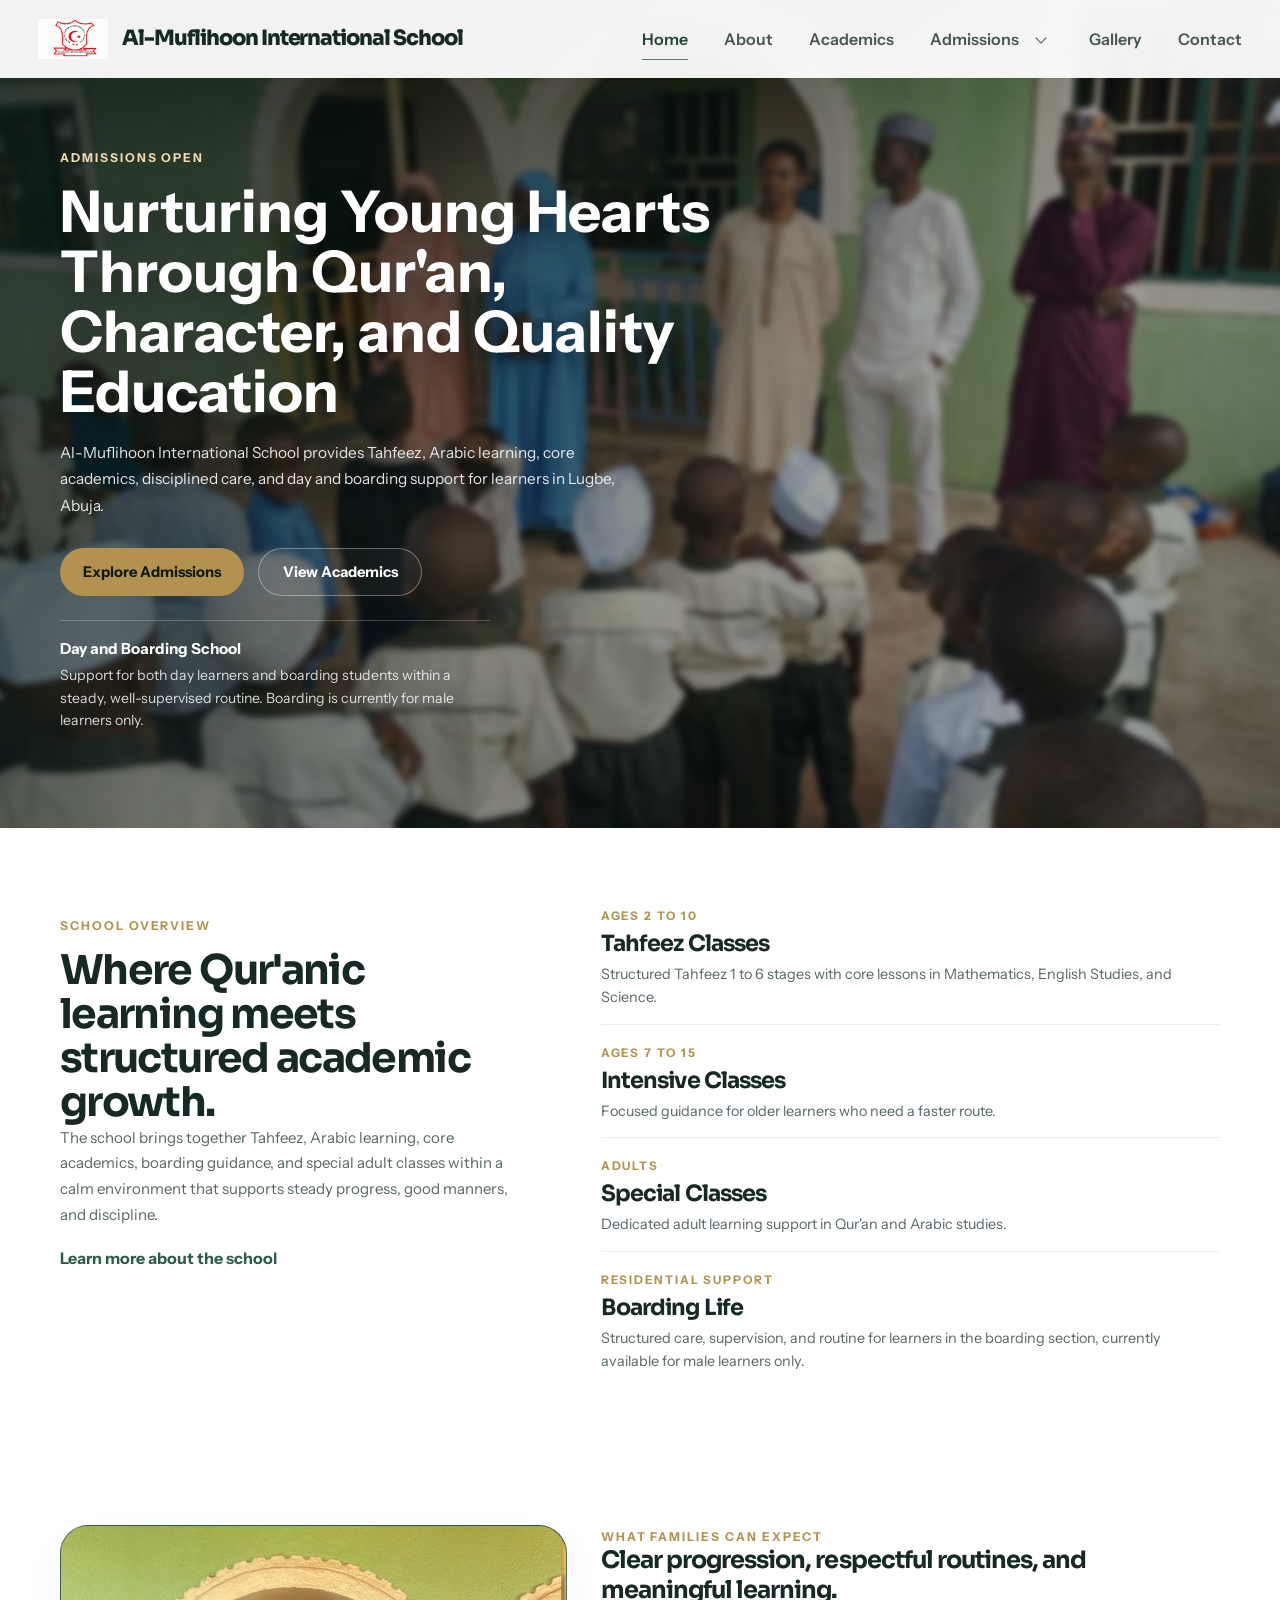
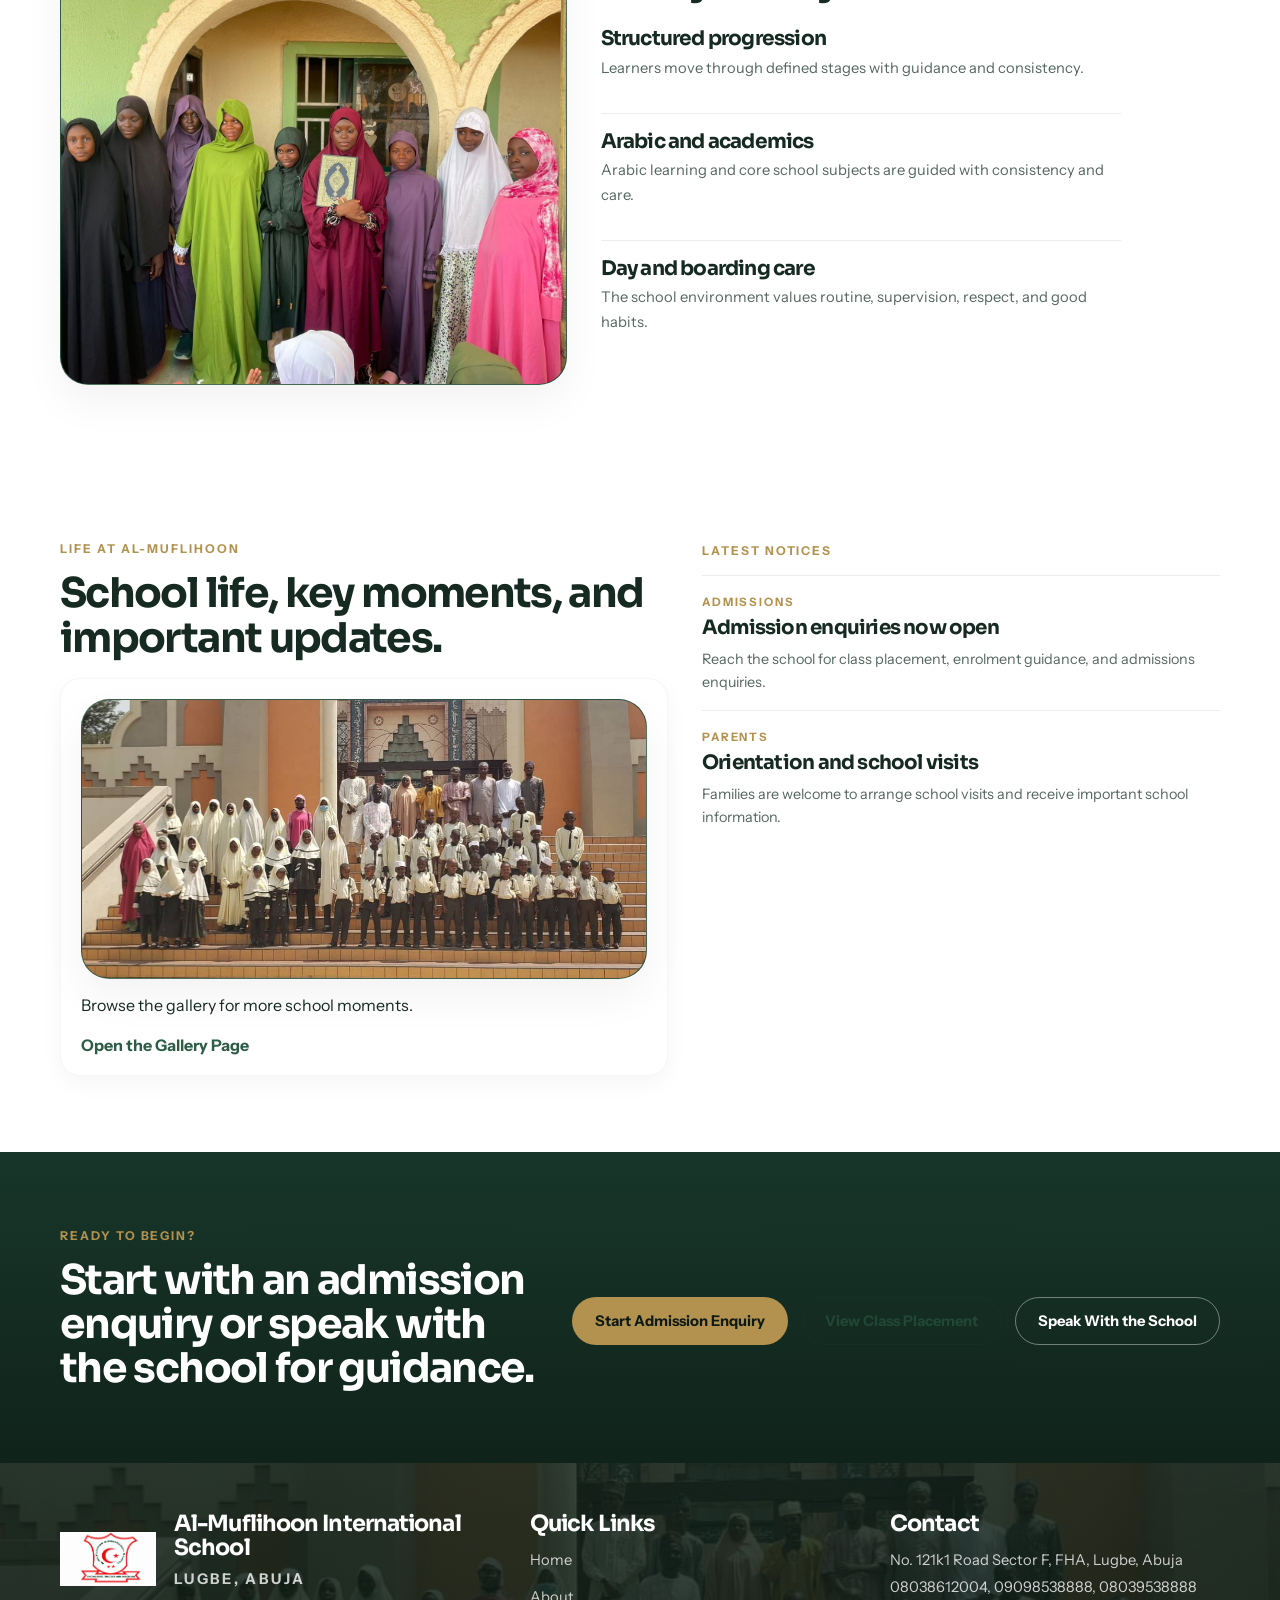
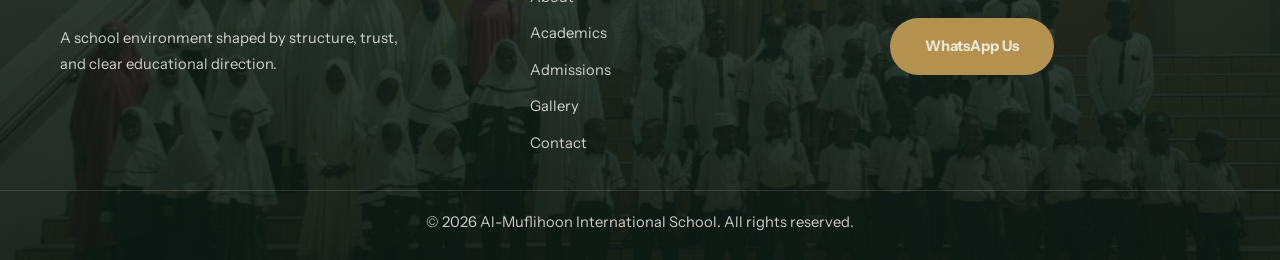
==== commit d65cc794: "new changes" ====
--- a/index.html
+++ b/index.html
@@ -121,11 +121,11 @@
       <div class="page-shell hero-layout">
         <div class="hero-copy">
           <span class="eyebrow">Admissions Open</span>
-          <h1>Nursery, primary, and secondary education with Tahfeez and Arabic learning.</h1>
+          <h1>Nurturing Young Hearts Through Qur'an, Character, and Quality Education</h1>
           <p>
-            Al-Muflihoon International School provides a well-guided learning environment
-            with strong academics, disciplined care, faith-based development, and
-            day and boarding support for learners.
+            Al-Muflihoon International School provides Tahfeez, Arabic learning,
+            core academics, disciplined care, and day and boarding support for
+            learners in Lugbe, Abuja.
           </p>
 
           <div class="hero-actions">
@@ -144,10 +144,12 @@
       <div class="page-shell home-overview-grid">
         <div class="section-copy home-intro-copy">
           <span class="eyebrow">School Overview</span>
-          <h2>A learning environment built around guidance, discipline, and steady progress.</h2>
+          <h2>Where Qur'anic learning meets structured academic growth.</h2>
           <p>
-            The school brings together Tahfeez, Arabic learning, supportive academics,
-            boarding guidance, and special adult classes within a calm structure that supports steady progress.
+            The school brings together Tahfeez, Arabic learning, core academics,
+            boarding guidance, and special adult classes within a calm
+            environment that supports steady progress, good manners, and
+            discipline.
           </p>
           <a href="about.html" class="text-link">Learn more about the school</a>
         </div>
@@ -212,7 +214,7 @@
       <div class="page-shell home-showcase-grid">
         <div>
           <div class="section-head section-head-left home-showcase-head">
-            <span class="eyebrow">School Life and Updates</span>
+            <span class="eyebrow">Life at Al-Muflihoon</span>
             <h2>School life, key moments, and important updates.</h2>
           </div>
 
@@ -248,12 +250,13 @@
     <section class="cta-band">
       <div class="page-shell cta-layout">
         <div>
-          <span class="eyebrow">Next Step</span>
-          <h2>Learn more about admissions or contact the school directly.</h2>
+          <span class="eyebrow">Ready to Begin?</span>
+          <h2>Start with an admission enquiry or speak with the school for guidance.</h2>
         </div>
         <div class="cta-actions">
-          <a href="admissions.html" class="btn btn-solid">View Admissions</a>
-          <a href="contact.html" class="btn btn-ghost">Contact the School</a>
+          <a href="admissions.html#enquiry" class="btn btn-solid">Start Admission Enquiry</a>
+          <a href="admissions.html#placement" class="btn btn-outline-green">View Class Placement</a>
+          <a href="contact.html" class="btn btn-ghost">Speak With the School</a>
         </div>
       </div>
     </section>
--- a/style.css
+++ b/style.css
@@ -340,7 +340,7 @@
 
 .home-hero::before {
   background: url("img/gallery/home-hero-assembly.jpg") center / cover no-repeat;
-  filter: blur(5px);
+  filter: blur(3px);
   transform: scale(1.04);
 }
 
@@ -433,6 +433,55 @@
 
 .media-frame span {
   display: none;
+}
+
+.gallery-card {
+  display: grid;
+  overflow: hidden;
+  border: 1px solid rgba(16, 35, 27, 0.06);
+  border-radius: 22px;
+  background: #ffffff;
+  box-shadow: var(--shadow-card);
+}
+
+.gallery-card .media-frame {
+  min-height: 240px;
+  border: 0;
+  border-radius: 0;
+  background: #eef2ec;
+  box-shadow: none;
+}
+
+.gallery-card-tall {
+  align-self: start;
+}
+
+.gallery-card-tall .media-frame {
+  min-height: 436px;
+}
+
+.gallery-grid-simple,
+.gallery-event-grid,
+.gallery-support-grid {
+  align-items: start;
+}
+
+.photo-caption {
+  padding: 14px 16px 16px;
+}
+
+.photo-caption h3 {
+  margin: 0;
+  color: var(--text-900);
+  font-size: 1rem;
+  line-height: 1.28;
+}
+
+.photo-caption p {
+  margin-top: 6px;
+  color: var(--text-700);
+  font-size: 0.9rem;
+  line-height: 1.56;
 }
 
 .hero-frame-large {
@@ -1035,14 +1084,19 @@
 
 .founder-portrait {
   overflow: hidden;
-  padding: 0;
+  padding: 12px;
+  border-color: rgba(194, 158, 86, 0.18);
+  background:
+    radial-gradient(circle at top right, rgba(194, 158, 86, 0.18), transparent 36%),
+    linear-gradient(180deg, rgba(247, 242, 229, 0.98), rgba(255, 255, 255, 0.98));
 }
 
 .founder-portrait img {
   width: 100%;
   aspect-ratio: 4 / 5;
   object-fit: cover;
-  object-position: center top;
+  object-position: center 12%;
+  border-radius: 18px;
 }
 
 .founder-meta {
@@ -1119,6 +1173,13 @@
 
 .form-shell {
   padding: 24px;
+}
+
+.contact-form-note {
+  margin-bottom: 16px;
+  color: var(--text-700);
+  font-size: 0.94rem;
+  line-height: 1.68;
 }
 
 .form-grid {
@@ -1439,6 +1500,12 @@
 
 .gallery-proof-frame::before {
   background: linear-gradient(180deg, rgba(10, 25, 19, 0.02), rgba(10, 25, 19, 0.02));
+}
+
+.gallery-proof-frame a {
+  display: block;
+  width: 100%;
+  height: 100%;
 }
 
 .gallery-proof-frame img {
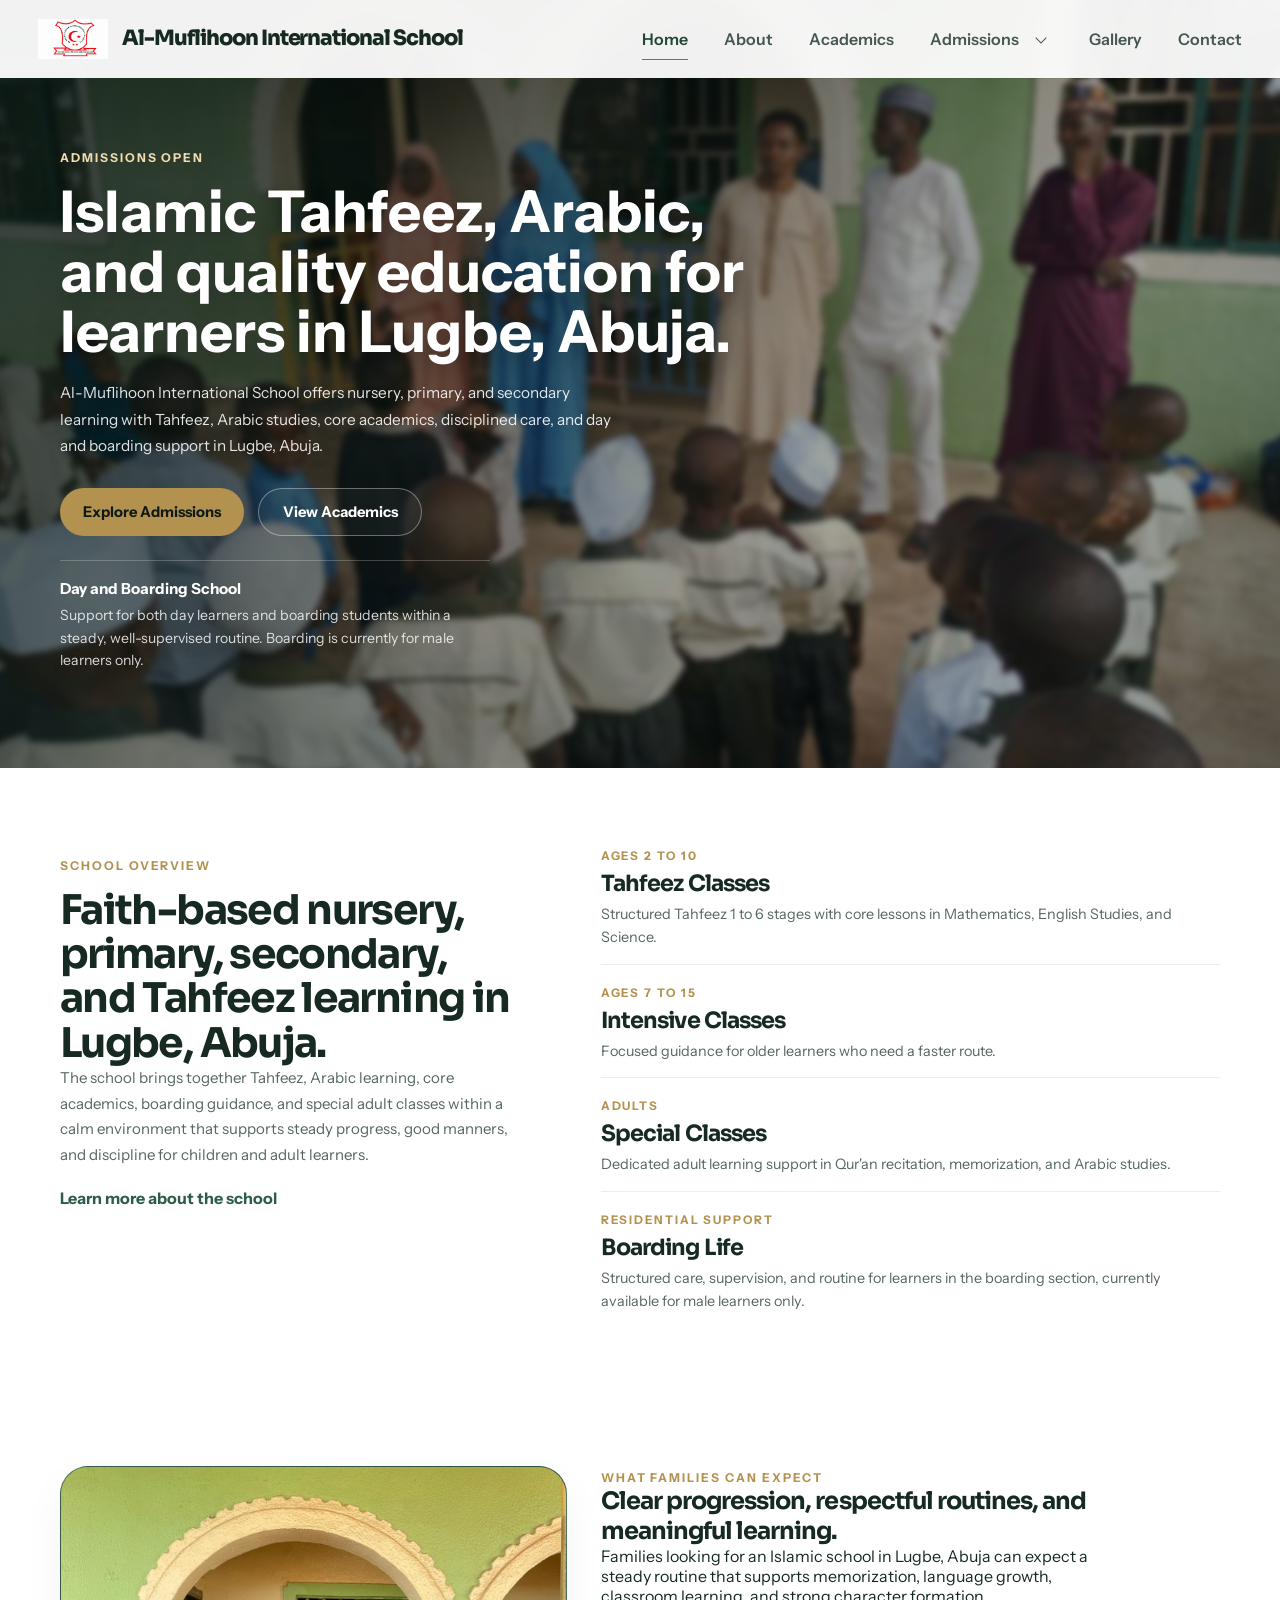
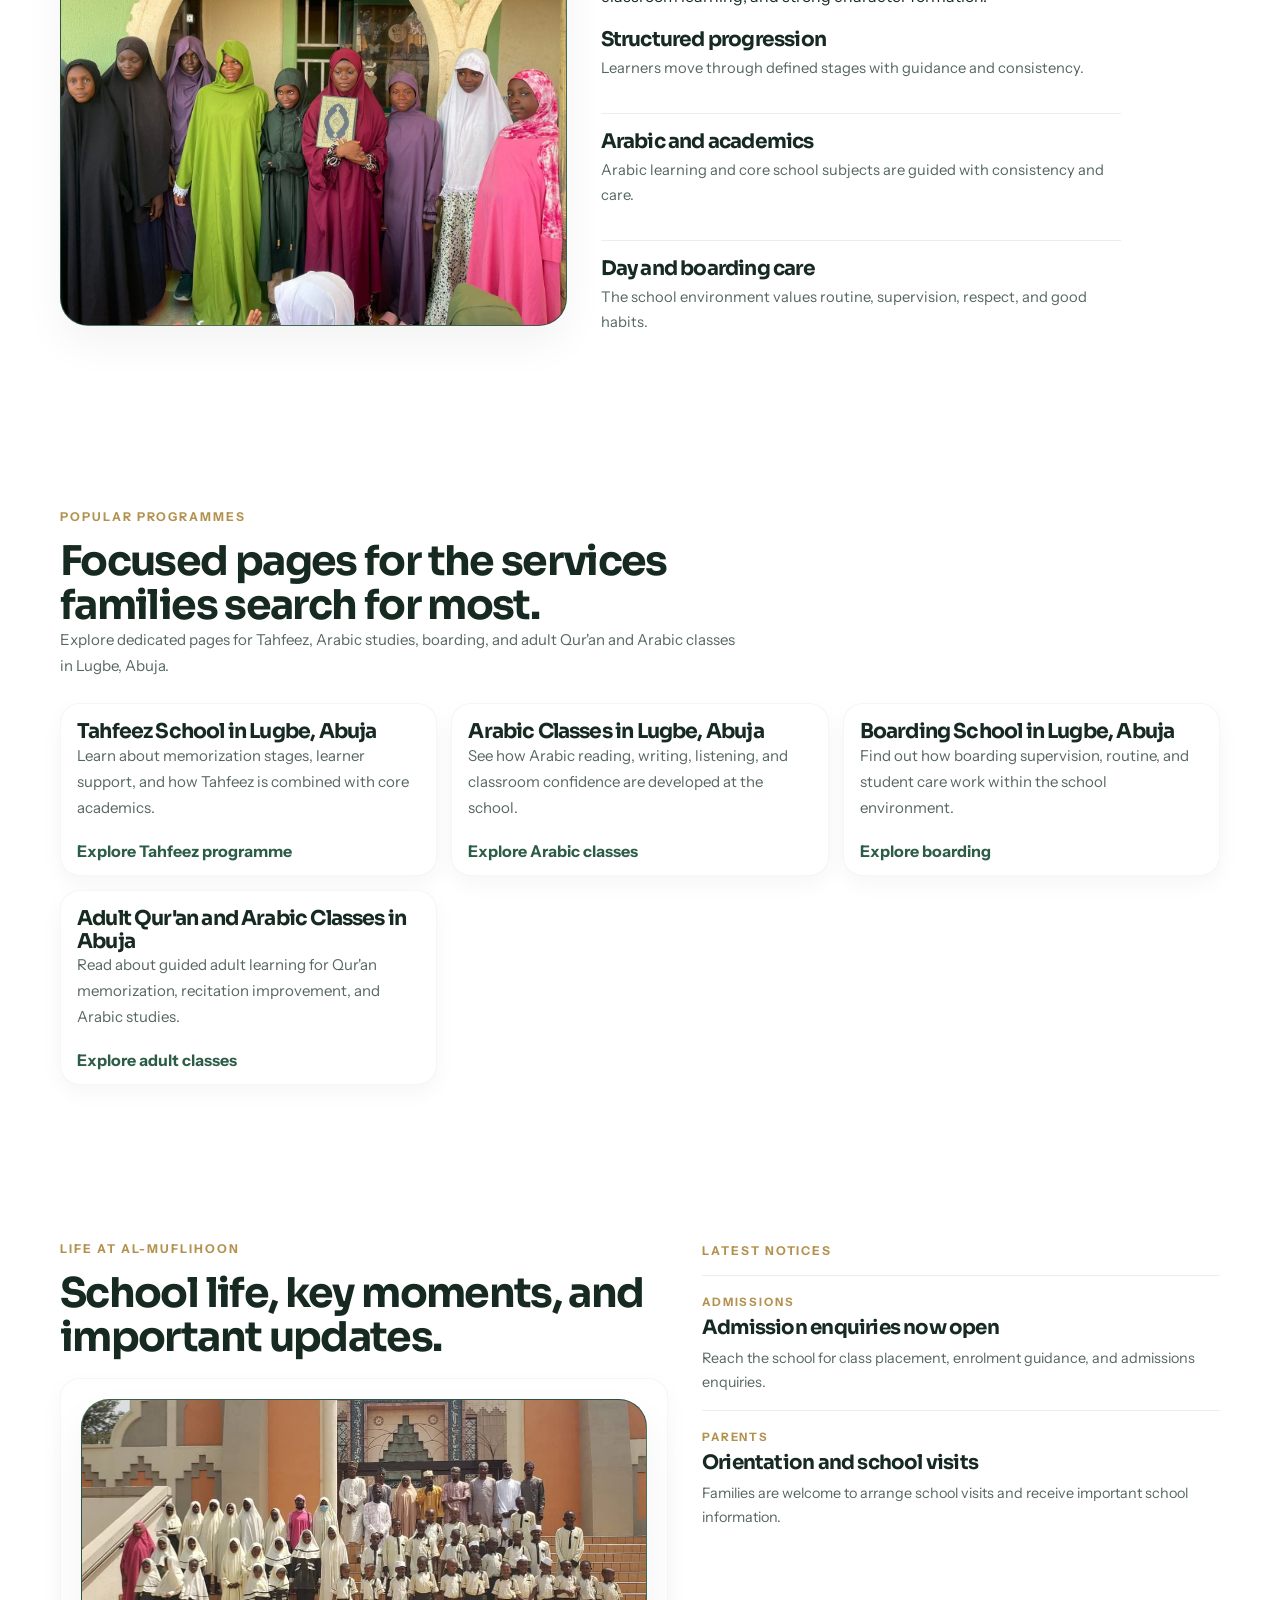
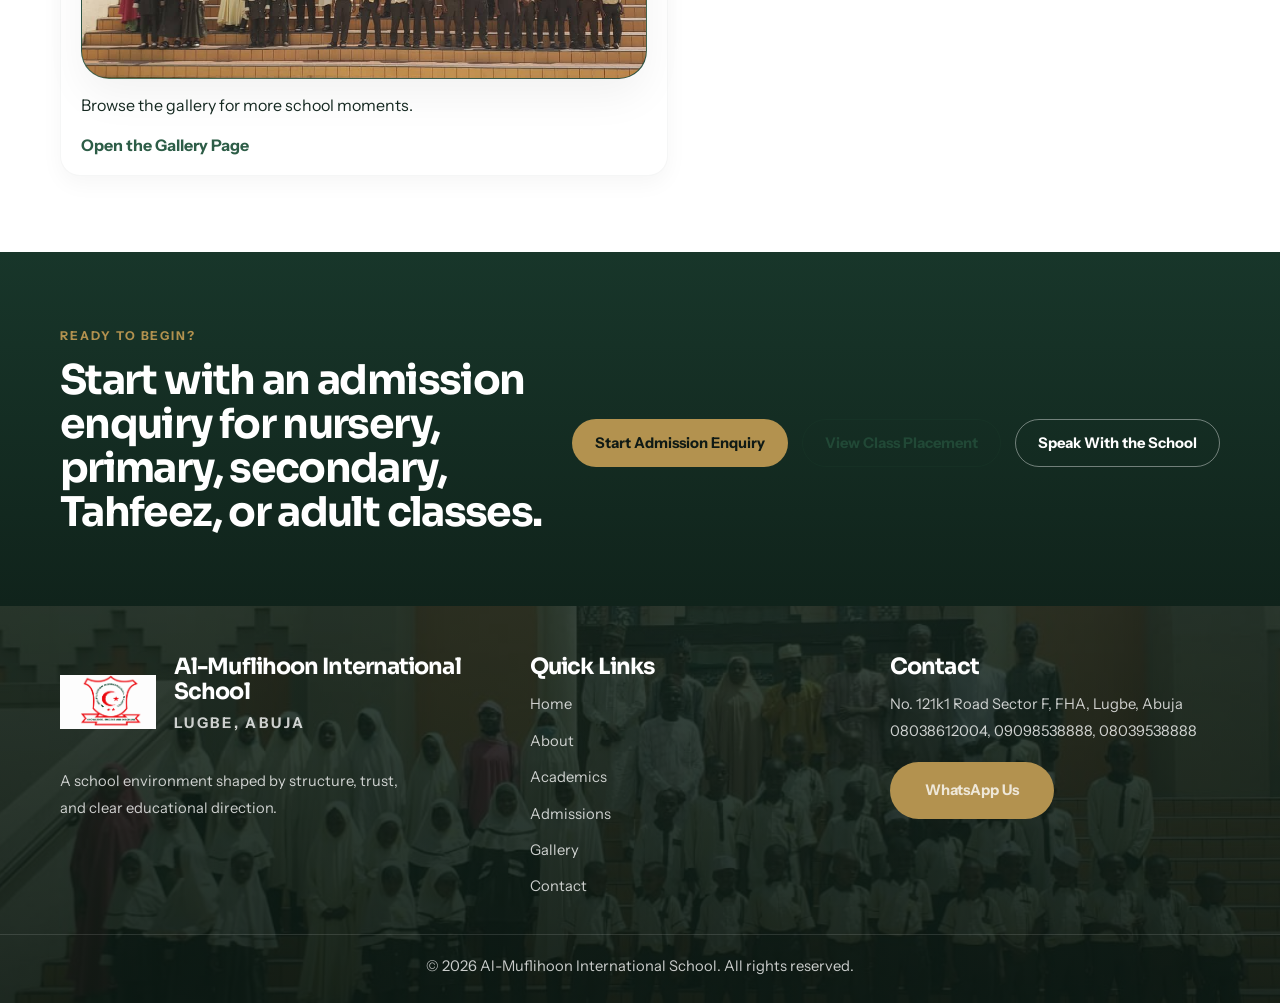
==== commit a8949872: "seo" ====
--- a/index.html
+++ b/index.html
@@ -1,5 +1,5 @@
 <!DOCTYPE html>
-<html lang="en">
+<html lang="en-NG">
 <head>
   <meta charset="UTF-8" />
   <meta name="viewport" content="width=device-width, initial-scale=1.0" />
@@ -8,10 +8,13 @@
     name="description"
     content="Al-Muflihoon International School in Lugbe, Abuja offers nursery, primary, and secondary education with Tahfeez, Arabic learning, boarding support, and adult classes."
   />
+  <link rel="canonical" href="https://almuflihoon.com.ng/" />
   <meta name="robots" content="index, follow" />
+  <meta name="theme-color" content="#214836" />
   <meta property="og:type" content="website" />
   <meta property="og:locale" content="en_NG" />
   <meta property="og:site_name" content="Al-Muflihoon International School" />
+  <meta property="og:url" content="https://almuflihoon.com.ng/" />
   <meta
     property="og:title"
     content="Al-Muflihoon International School | Tahfeez, Arabic and Boarding School in Lugbe, Abuja"
@@ -20,7 +23,14 @@
     property="og:description"
     content="Explore a calm, faith-based school in Lugbe, Abuja offering Tahfeez, Arabic studies, structured academics, boarding support, and adult classes."
   />
-  <meta name="twitter:card" content="summary" />
+  <meta property="og:image" content="https://almuflihoon.com.ng/img/gallery/home-hero-assembly.jpg" />
+  <meta property="og:image:width" content="1040" />
+  <meta property="og:image:height" content="780" />
+  <meta
+    property="og:image:alt"
+    content="Students gathered at Al-Muflihoon International School in Lugbe, Abuja"
+  />
+  <meta name="twitter:card" content="summary_large_image" />
   <meta
     name="twitter:title"
     content="Al-Muflihoon International School | Tahfeez, Arabic and Boarding School in Lugbe, Abuja"
@@ -29,45 +39,67 @@
     name="twitter:description"
     content="Explore a calm, faith-based school in Lugbe, Abuja offering Tahfeez, Arabic studies, structured academics, boarding support, and adult classes."
   />
+  <meta name="twitter:image" content="https://almuflihoon.com.ng/img/gallery/home-hero-assembly.jpg" />
+  <meta
+    name="twitter:image:alt"
+    content="Students gathered at Al-Muflihoon International School in Lugbe, Abuja"
+  />
+  <link rel="icon" type="image/png" href="img/logo.png" />
+  <link rel="apple-touch-icon" href="img/logo.png" />
   <script type="application/ld+json">
-    {
-      "@context": "https://schema.org",
-      "@type": "School",
-      "name": "Al-Muflihoon International School",
-      "description": "A faith-based school in Lugbe, Abuja offering nursery, primary, and secondary education with Tahfeez, Arabic learning, boarding support, and adult classes.",
-      "address": {
-        "@type": "PostalAddress",
-        "streetAddress": "No. 121k1 Road Sector F, FHA",
-        "addressLocality": "Lugbe",
-        "addressRegion": "Abuja",
-        "addressCountry": "NG"
+    [
+      {
+        "@context": "https://schema.org",
+        "@type": "WebSite",
+        "@id": "https://almuflihoon.com.ng/#website",
+        "url": "https://almuflihoon.com.ng/",
+        "name": "Al-Muflihoon International School",
+        "inLanguage": "en-NG"
       },
-      "telephone": "+2348038612004",
-      "email": "almuflihooninterlschool@gmail.com",
-      "contactPoint": [
-        {
-          "@type": "ContactPoint",
-          "contactType": "admissions",
-          "telephone": "+2348038612004",
-          "areaServed": "NG",
-          "availableLanguage": ["en", "ar"]
+      {
+        "@context": "https://schema.org",
+        "@type": "School",
+        "@id": "https://almuflihoon.com.ng/#school",
+        "url": "https://almuflihoon.com.ng/",
+        "name": "Al-Muflihoon International School",
+        "description": "A faith-based school in Lugbe, Abuja offering nursery, primary, and secondary education with Tahfeez, Arabic learning, boarding support, and adult classes.",
+        "logo": "https://almuflihoon.com.ng/img/logo.png",
+        "image": "https://almuflihoon.com.ng/img/gallery/home-hero-assembly.jpg",
+        "telephone": "+2348038612004",
+        "email": "almuflihooninterlschool@gmail.com",
+        "address": {
+          "@type": "PostalAddress",
+          "streetAddress": "No. 121k1 Road Sector F, FHA",
+          "addressLocality": "Lugbe",
+          "addressRegion": "Abuja",
+          "addressCountry": "NG"
         },
-        {
-          "@type": "ContactPoint",
-          "contactType": "customer support",
-          "telephone": "+2349098538888",
-          "areaServed": "NG",
-          "availableLanguage": ["en", "ar"]
-        },
-        {
-          "@type": "ContactPoint",
-          "contactType": "customer support",
-          "telephone": "+2348039538888",
-          "areaServed": "NG",
-          "availableLanguage": ["en", "ar"]
-        }
-      ]
-    }
+        "hasMap": "https://www.google.com/maps/search/?api=1&query=No.%20121k1%20Road%20Sector%20F%2C%20FHA%2C%20Lugbe%2C%20Abuja",
+        "contactPoint": [
+          {
+            "@type": "ContactPoint",
+            "contactType": "admissions",
+            "telephone": "+2348038612004",
+            "areaServed": "NG",
+            "availableLanguage": ["en", "ar"]
+          },
+          {
+            "@type": "ContactPoint",
+            "contactType": "customer support",
+            "telephone": "+2349098538888",
+            "areaServed": "NG",
+            "availableLanguage": ["en", "ar"]
+          },
+          {
+            "@type": "ContactPoint",
+            "contactType": "customer support",
+            "telephone": "+2348039538888",
+            "areaServed": "NG",
+            "availableLanguage": ["en", "ar"]
+          }
+        ]
+      }
+    ]
   </script>
   <link rel="stylesheet" href="style.css" />
   <script src="scripts.js" defer></script>
@@ -121,11 +153,11 @@
       <div class="page-shell hero-layout">
         <div class="hero-copy">
           <span class="eyebrow">Admissions Open</span>
-          <h1>Nurturing Young Hearts Through Qur'an, Character, and Quality Education</h1>
+          <h1>Islamic Tahfeez, Arabic, and quality education for learners in Lugbe, Abuja.</h1>
           <p>
-            Al-Muflihoon International School provides Tahfeez, Arabic learning,
-            core academics, disciplined care, and day and boarding support for
-            learners in Lugbe, Abuja.
+            Al-Muflihoon International School offers nursery, primary, and
+            secondary learning with Tahfeez, Arabic studies, core academics,
+            disciplined care, and day and boarding support in Lugbe, Abuja.
           </p>
 
           <div class="hero-actions">
@@ -144,12 +176,12 @@
       <div class="page-shell home-overview-grid">
         <div class="section-copy home-intro-copy">
           <span class="eyebrow">School Overview</span>
-          <h2>Where Qur'anic learning meets structured academic growth.</h2>
+          <h2>Faith-based nursery, primary, secondary, and Tahfeez learning in Lugbe, Abuja.</h2>
           <p>
             The school brings together Tahfeez, Arabic learning, core academics,
             boarding guidance, and special adult classes within a calm
             environment that supports steady progress, good manners, and
-            discipline.
+            discipline for children and adult learners.
           </p>
           <a href="about.html" class="text-link">Learn more about the school</a>
         </div>
@@ -168,7 +200,7 @@
           <article class="program-rail-item">
             <small>Adults</small>
             <h3>Special Classes</h3>
-            <p>Dedicated adult learning support in Qur'an and Arabic studies.</p>
+            <p>Dedicated adult learning support in Qur'an recitation, memorization, and Arabic studies.</p>
           </article>
           <article class="program-rail-item">
             <small>Residential Support</small>
@@ -192,6 +224,11 @@
         <div class="approach-copy">
           <span class="eyebrow">What Families Can Expect</span>
           <h2>Clear progression, respectful routines, and meaningful learning.</h2>
+          <p>
+            Families looking for an Islamic school in Lugbe, Abuja can expect a
+            steady routine that supports memorization, language growth,
+            classroom learning, and strong character formation.
+          </p>
           <div class="expectation-list">
             <article class="expectation-item">
               <h3>Structured progression</h3>
@@ -210,6 +247,42 @@
       </div>
     </section>
 
+    <section class="section-block">
+      <div class="page-shell">
+        <div class="section-head section-head-left">
+          <span class="eyebrow">Popular Programmes</span>
+          <h2>Focused pages for the services families search for most.</h2>
+          <p>
+            Explore dedicated pages for Tahfeez, Arabic studies, boarding, and
+            adult Qur'an and Arabic classes in Lugbe, Abuja.
+          </p>
+        </div>
+
+        <div class="support-grid">
+          <article class="simple-block">
+            <h3>Tahfeez School in Lugbe, Abuja</h3>
+            <p>Learn about memorization stages, learner support, and how Tahfeez is combined with core academics.</p>
+            <a href="tahfeez-school-lugbe-abuja.html" class="text-link">Explore Tahfeez programme</a>
+          </article>
+          <article class="simple-block">
+            <h3>Arabic Classes in Lugbe, Abuja</h3>
+            <p>See how Arabic reading, writing, listening, and classroom confidence are developed at the school.</p>
+            <a href="arabic-classes-lugbe-abuja.html" class="text-link">Explore Arabic classes</a>
+          </article>
+          <article class="simple-block">
+            <h3>Boarding School in Lugbe, Abuja</h3>
+            <p>Find out how boarding supervision, routine, and student care work within the school environment.</p>
+            <a href="boarding-school-lugbe-abuja.html" class="text-link">Explore boarding</a>
+          </article>
+          <article class="simple-block">
+            <h3>Adult Qur'an and Arabic Classes in Abuja</h3>
+            <p>Read about guided adult learning for Qur'an memorization, recitation improvement, and Arabic studies.</p>
+            <a href="adult-quran-arabic-classes-abuja.html" class="text-link">Explore adult classes</a>
+          </article>
+        </div>
+      </div>
+    </section>
+
     <section class="section-block home-showcase-block">
       <div class="page-shell home-showcase-grid">
         <div>
@@ -251,7 +324,7 @@
       <div class="page-shell cta-layout">
         <div>
           <span class="eyebrow">Ready to Begin?</span>
-          <h2>Start with an admission enquiry or speak with the school for guidance.</h2>
+          <h2>Start with an admission enquiry for nursery, primary, secondary, Tahfeez, or adult classes.</h2>
         </div>
         <div class="cta-actions">
           <a href="admissions.html#enquiry" class="btn btn-solid">Start Admission Enquiry</a>
--- a/style.css
+++ b/style.css
@@ -49,6 +49,30 @@
   color: inherit;
 }
 
+a,
+button,
+summary,
+[role="button"] {
+  -webkit-tap-highlight-color: transparent;
+  touch-action: manipulation;
+}
+
+.brand,
+.nav-links > a,
+.nav-parent-link,
+.nav-parent-toggle,
+.nav-dropdown a,
+.hamburger,
+.btn,
+.faq-item summary,
+.poster-tile,
+.poster-carousel-btn,
+.poster-carousel-dot,
+.image-viewer-close {
+  -webkit-user-select: none;
+  user-select: none;
+}
+
 .page-shell {
   width: min(1160px, 92%);
   margin: 0 auto;
@@ -1508,8 +1532,69 @@
   height: 100%;
 }
 
+.gallery-lightbox-trigger {
+  display: block;
+  width: 100%;
+  height: 100%;
+  padding: 0;
+  border: 0;
+  background: transparent;
+  cursor: zoom-in;
+}
+
+.gallery-lightbox-trigger img,
 .gallery-proof-frame img {
   object-fit: contain;
+}
+
+.image-viewer {
+  position: fixed;
+  inset: 0;
+  z-index: 1400;
+  display: grid;
+  place-items: center;
+  padding: 24px;
+  background: rgba(8, 17, 13, 0.78);
+  backdrop-filter: blur(6px);
+}
+
+.image-viewer[hidden] {
+  display: none;
+}
+
+.image-viewer-panel {
+  position: relative;
+  width: min(100%, 980px);
+  max-height: calc(100vh - 48px);
+  padding: 18px;
+  border-radius: 24px;
+  background: #fffdf8;
+  box-shadow: 0 28px 60px rgba(7, 18, 14, 0.26);
+}
+
+.image-viewer-panel img {
+  display: block;
+  width: 100%;
+  max-height: calc(100vh - 84px);
+  object-fit: contain;
+  border-radius: 16px;
+}
+
+.image-viewer-close {
+  position: absolute;
+  top: 22px;
+  right: 22px;
+  z-index: 2;
+  width: 46px;
+  height: 46px;
+  border: 0;
+  border-radius: 999px;
+  background: rgba(255, 253, 248, 0.96);
+  color: var(--ink-900);
+  font-size: 1.8rem;
+  line-height: 1;
+  cursor: pointer;
+  box-shadow: 0 12px 26px rgba(7, 18, 14, 0.16);
 }
 
 .masonry-tall {
@@ -1886,7 +1971,7 @@
   }
 
   .about-first-block {
-    padding-top: 104px;
+    padding-top: 122px;
     padding-bottom: 28px;
   }
 
@@ -2100,7 +2185,9 @@
   }
 
   .brand {
+    flex: 0 1 calc(100% - 44px);
     gap: 8px;
+    max-width: calc(100% - 44px);
   }
 
   .logo {
@@ -2108,13 +2195,23 @@
     height: 54px;
   }
 
+  .brand-text {
+    max-width: 180px;
+  }
+
   .site-title {
-    font-size: 0.98rem;
+    font-size: 0.84rem;
+    line-height: 1.12;
+    overflow: hidden;
+    text-overflow: ellipsis;
+    white-space: nowrap;
   }
 
   .hamburger {
     width: 30px;
     height: 22px;
+    margin-left: auto;
+    flex-shrink: 0;
   }
 
   .footer-logo {
@@ -2131,7 +2228,7 @@
   }
 
   .about-first-block {
-    padding-top: 108px;
+    padding-top: 128px;
   }
 
   .section-block {
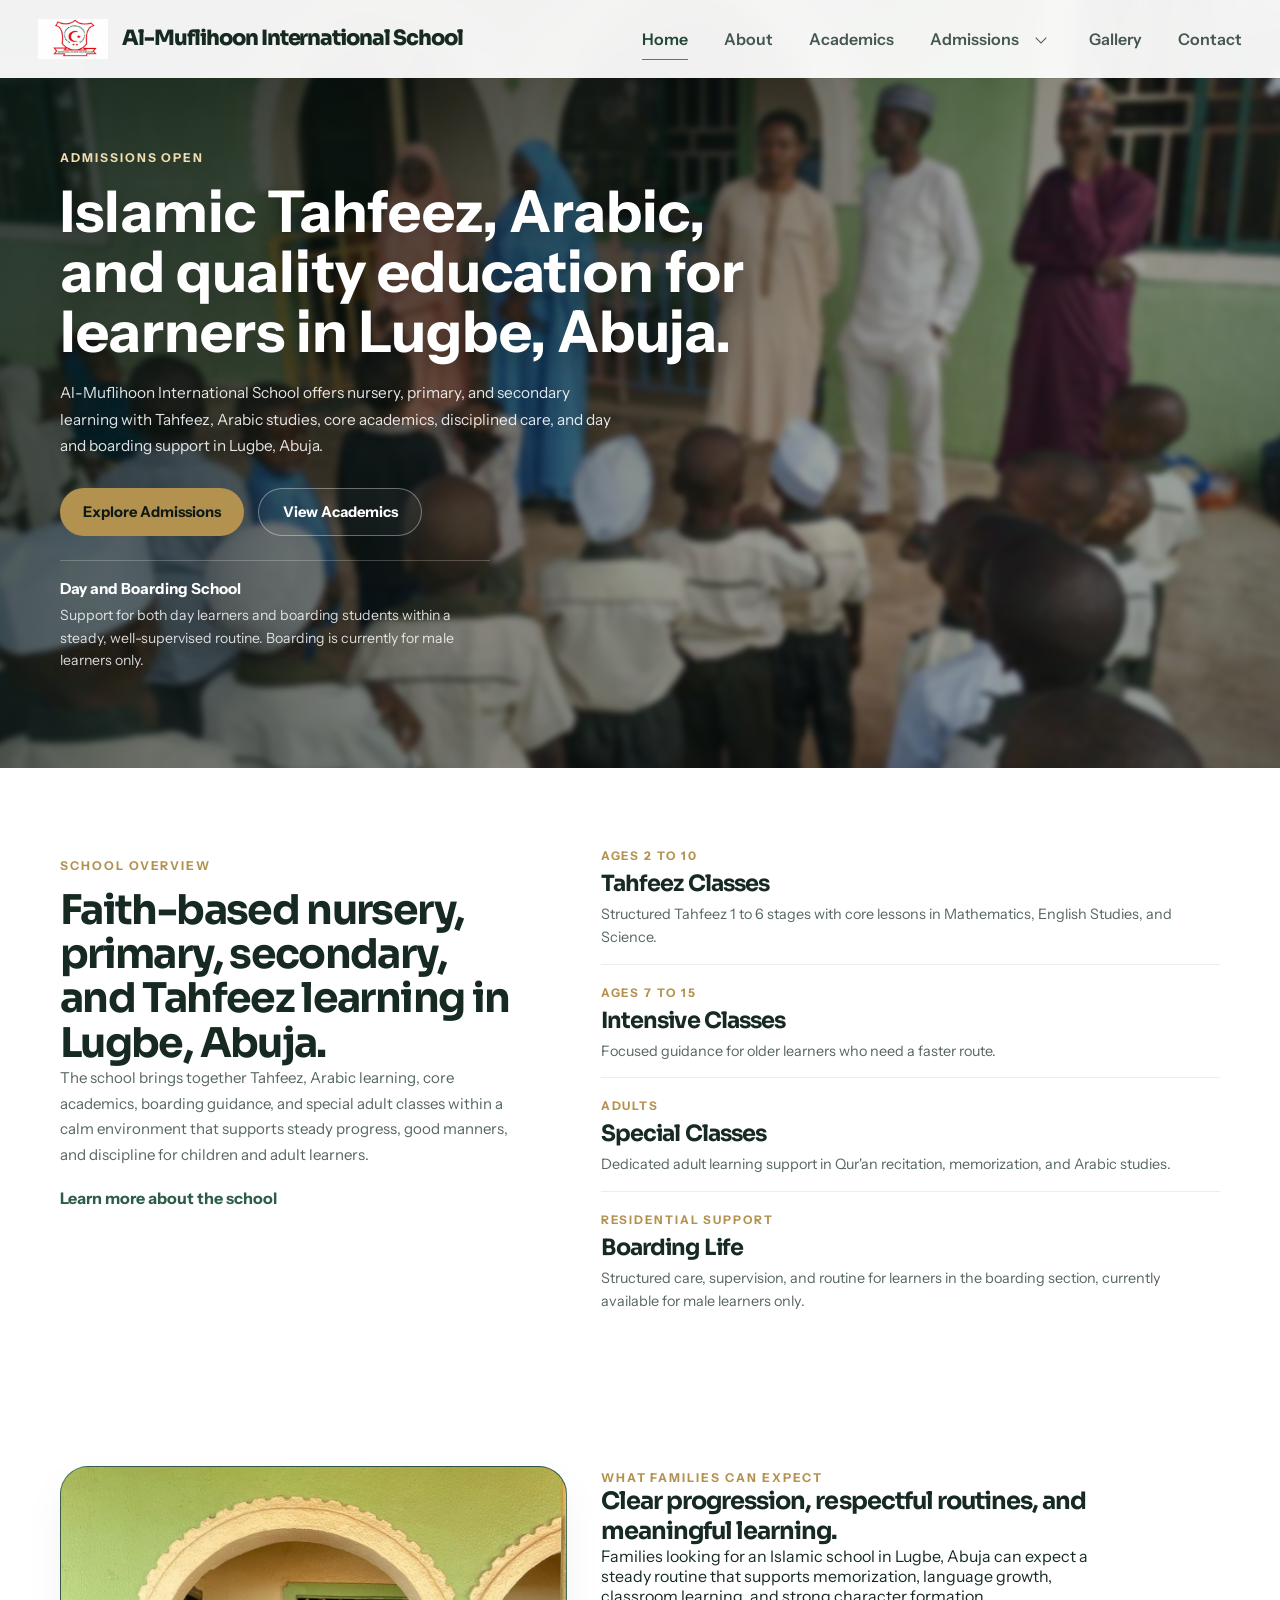
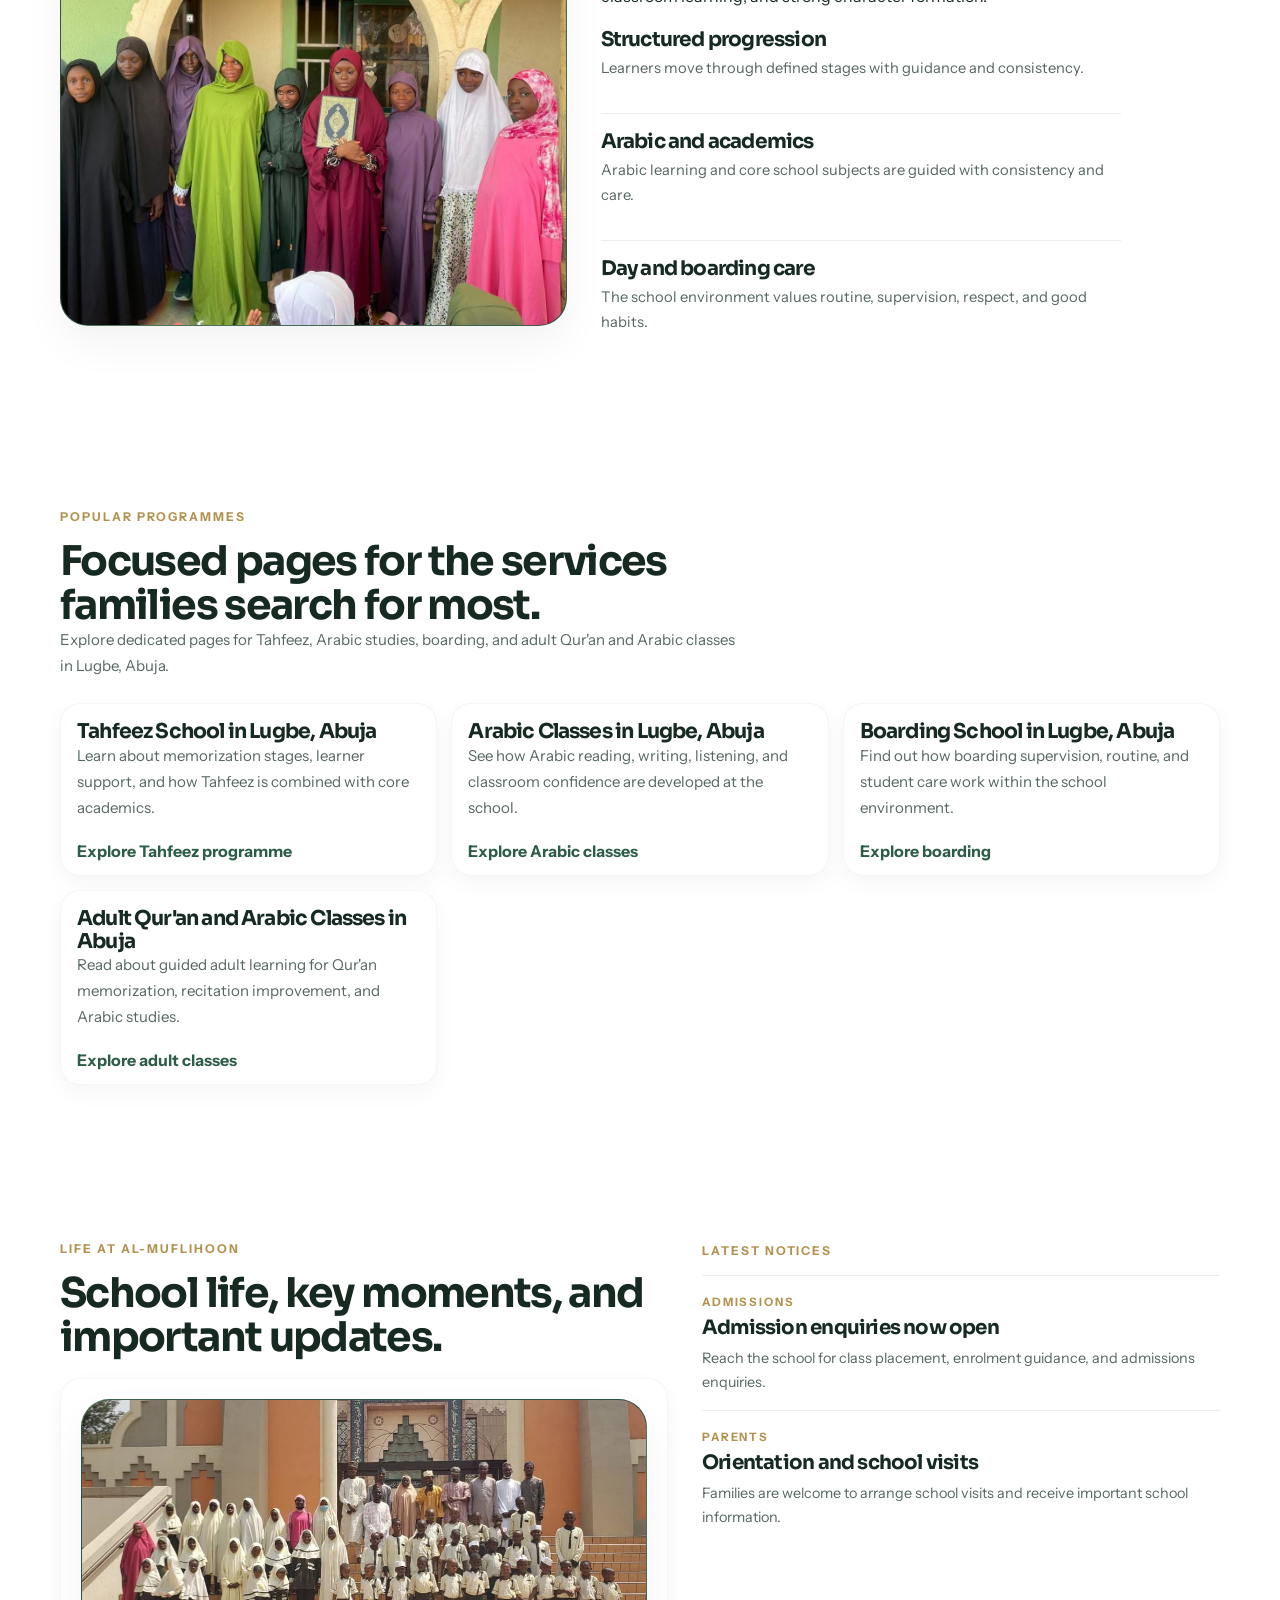
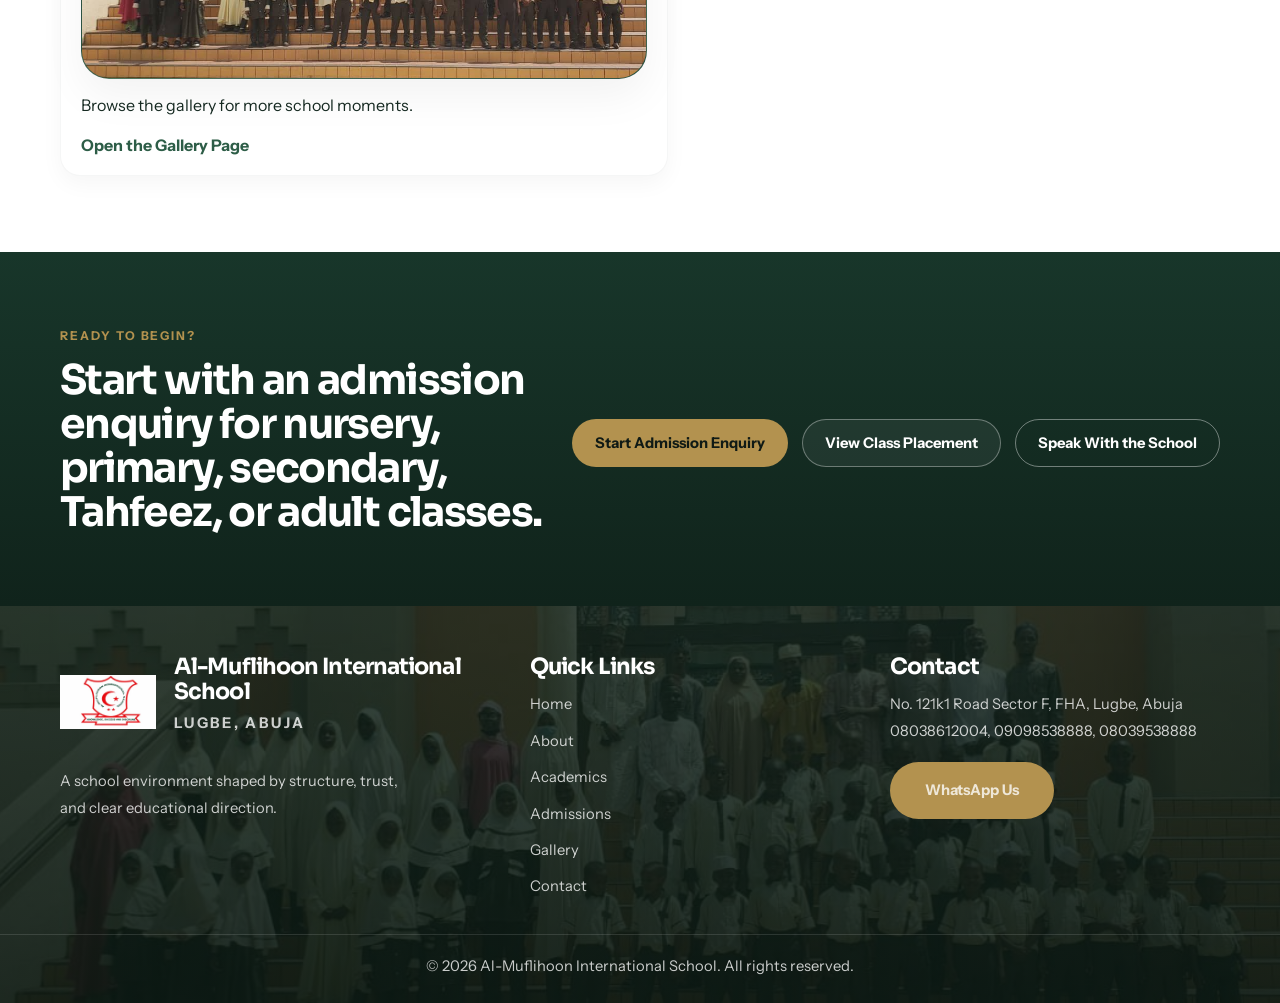
==== commit 825979ca: "faster loading" ====
--- a/index.html
+++ b/index.html
@@ -44,8 +44,8 @@
     name="twitter:image:alt"
     content="Students gathered at Al-Muflihoon International School in Lugbe, Abuja"
   />
-  <link rel="icon" type="image/png" href="img/logo.png" />
-  <link rel="apple-touch-icon" href="img/logo.png" />
+  <link rel="icon" type="image/png" href="img/logo-icon.png" />
+  <link rel="apple-touch-icon" href="img/logo-icon.png" />
   <script type="application/ld+json">
     [
       {
@@ -63,7 +63,7 @@
         "url": "https://almuflihoon.com.ng/",
         "name": "Al-Muflihoon International School",
         "description": "A faith-based school in Lugbe, Abuja offering nursery, primary, and secondary education with Tahfeez, Arabic learning, boarding support, and adult classes.",
-        "logo": "https://almuflihoon.com.ng/img/logo.png",
+        "logo": "https://almuflihoon.com.ng/img/logo-icon.png",
         "image": "https://almuflihoon.com.ng/img/gallery/home-hero-assembly.jpg",
         "telephone": "+2348038612004",
         "email": "almuflihooninterlschool@gmail.com",
@@ -109,7 +109,7 @@
     <div class="nav-container">
       <a href="index.html" class="brand" aria-label="Al-Muflihoon International School home">
         <div class="logo">
-          <img src="img/logo.png" alt="Al-Muflihoon International School Logo">
+          <img src="img/logo-display.webp" alt="Al-Muflihoon International School Logo" width="420" height="236" decoding="async">
         </div>
         <div class="brand-text">
           <span class="site-title">Al-Muflihoon International School</span>
@@ -339,7 +339,7 @@
     <div class="page-shell footer-layout">
       <div>
         <div class="footer-brand">
-          <div class="footer-logo"><img src="img/logo.png" alt="Al-Muflihoon International School Logo"></div>
+          <div class="footer-logo"><img src="img/logo-display.webp" alt="Al-Muflihoon International School Logo" width="420" height="236" loading="lazy" decoding="async"></div>
           <div>
             <h3>Al-Muflihoon International School</h3>
             <p class="footer-tagline">Lugbe, Abuja</p>
--- a/style.css
+++ b/style.css
@@ -993,6 +993,17 @@
   color: var(--white);
 }
 
+.cta-band .btn-outline-green {
+  border-color: rgba(255, 255, 255, 0.34);
+  color: var(--white);
+  background: rgba(255, 255, 255, 0.06);
+}
+
+.cta-band .btn-outline-green:hover {
+  background: var(--white);
+  color: var(--green-800);
+}
+
 .cta-layout {
   grid-template-columns: 1fr auto;
   align-items: center;
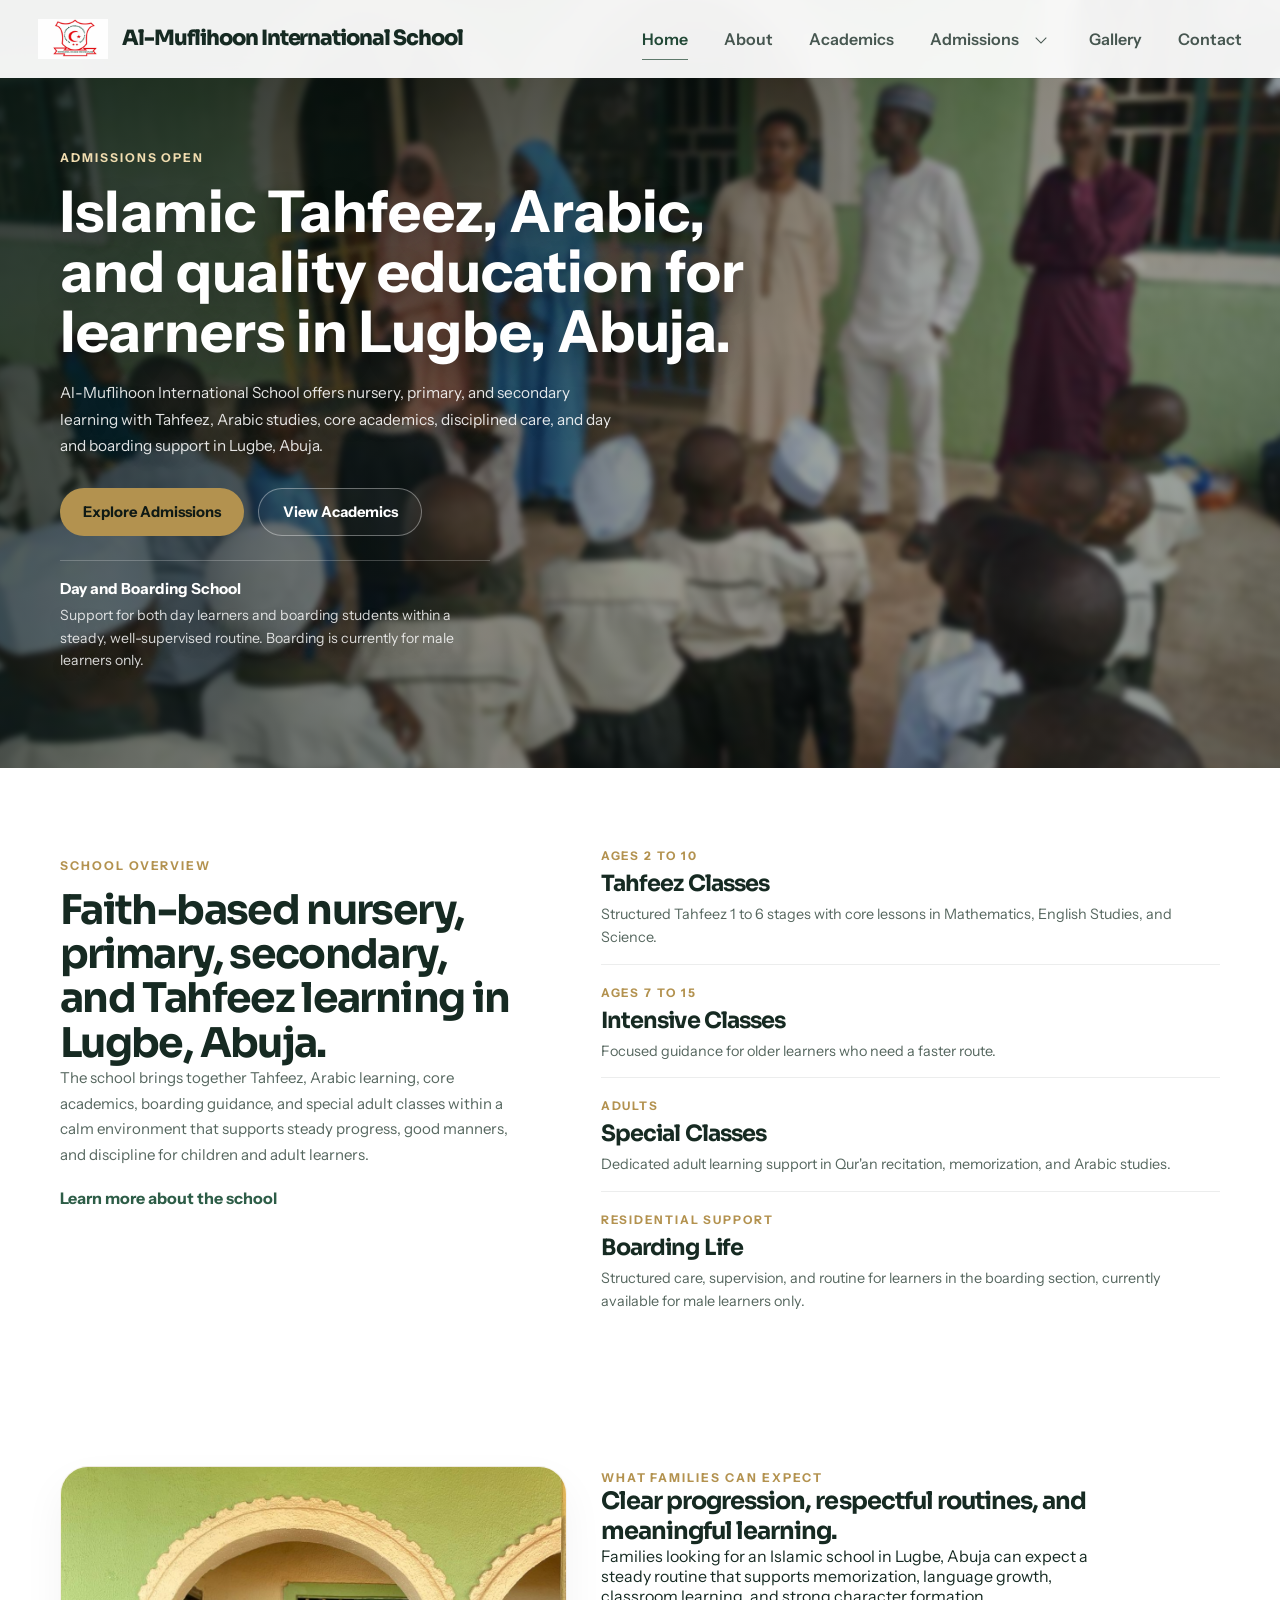
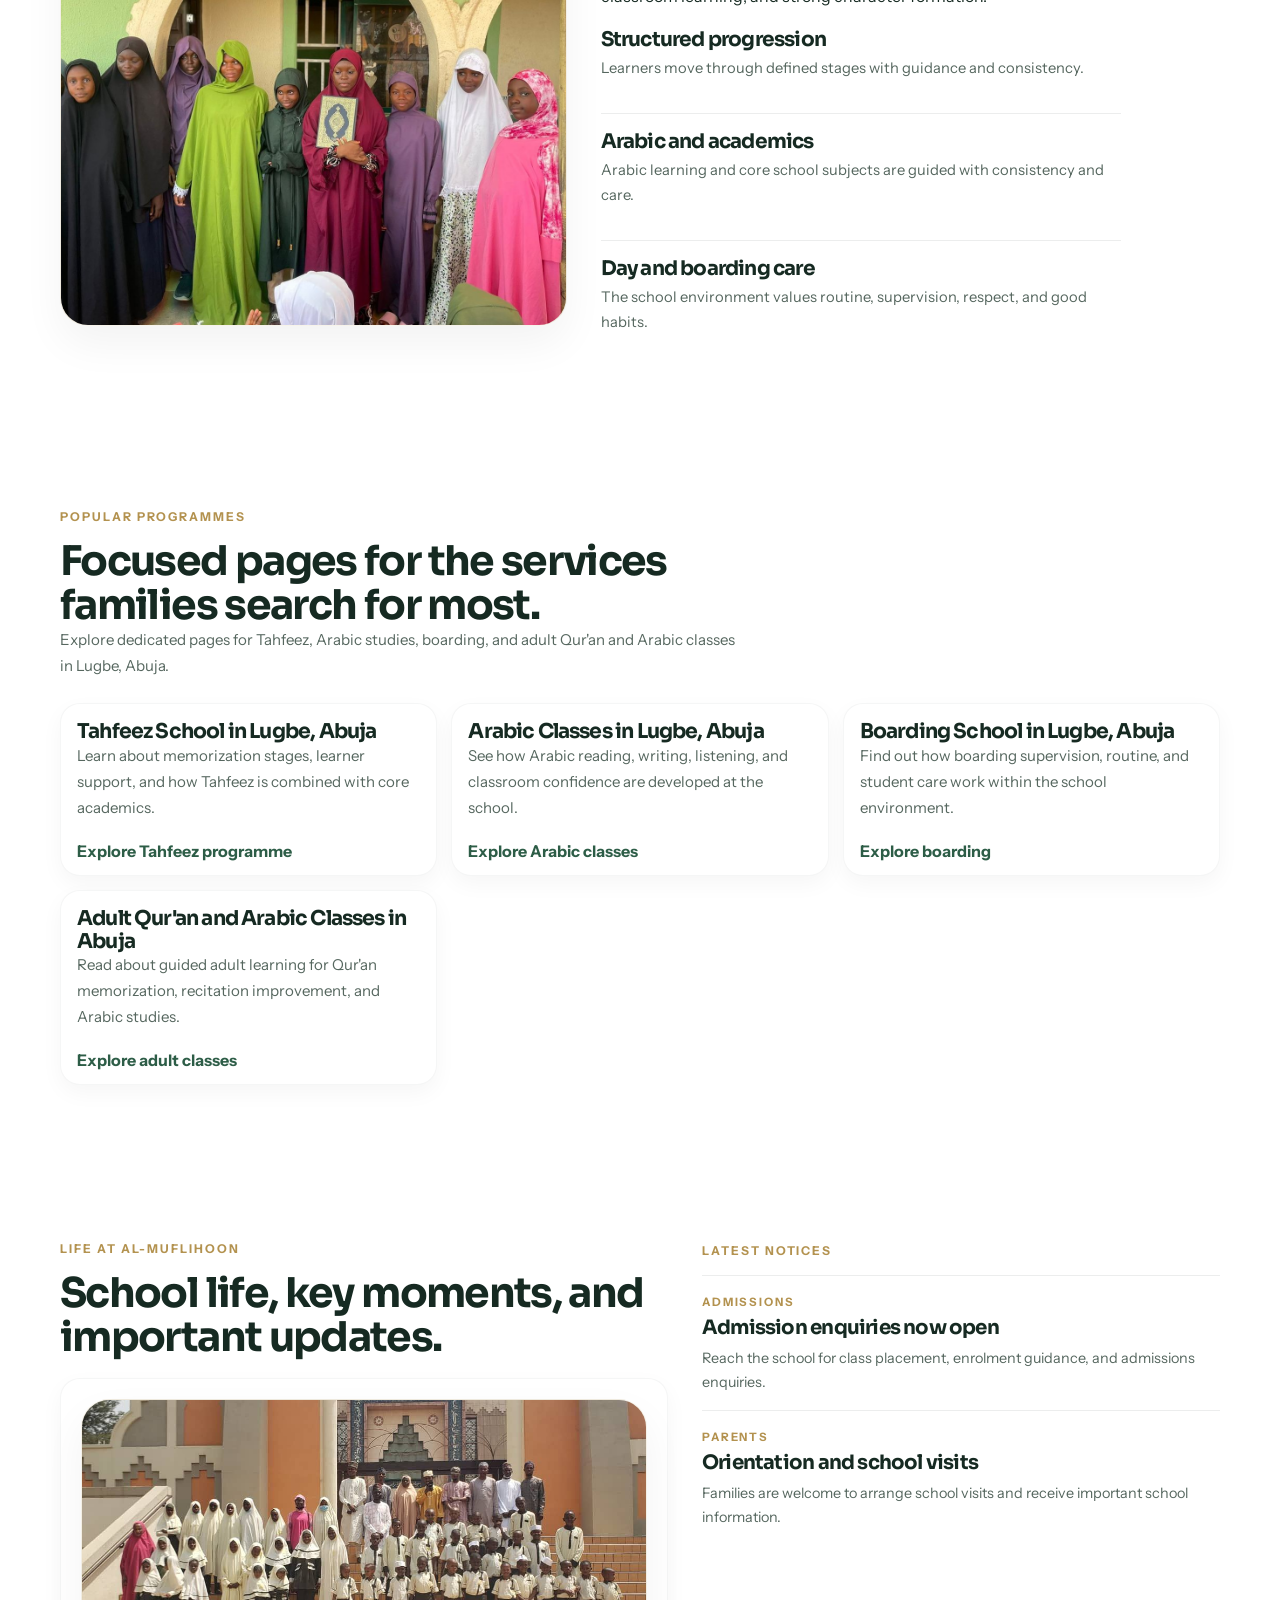
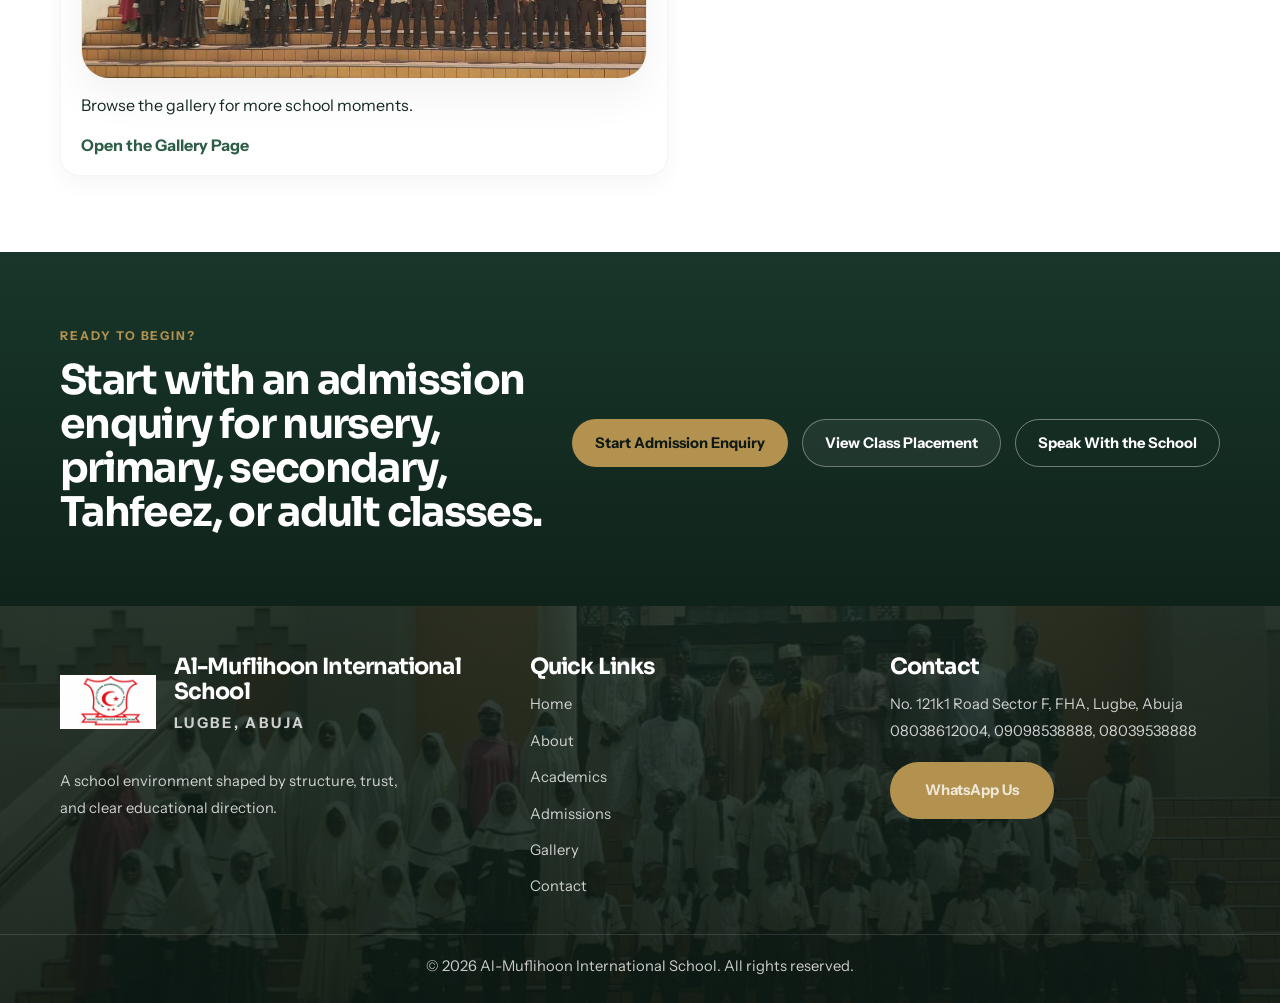
==== commit b93368b6: "load fix" ====
--- a/index.html
+++ b/index.html
@@ -46,6 +46,7 @@
   />
   <link rel="icon" type="image/png" href="img/logo-icon.png" />
   <link rel="apple-touch-icon" href="img/logo-icon.png" />
+  <link rel="preload" as="image" href="img/gallery/home-hero-assembly.jpg" fetchpriority="high" />
   <script type="application/ld+json">
     [
       {
--- a/style.css
+++ b/style.css
@@ -430,9 +430,7 @@
   overflow: hidden;
   border-radius: 28px;
   border: 1px solid rgba(255, 255, 255, 0.08);
-  background:
-    linear-gradient(145deg, rgba(179, 146, 79, 0.12), rgba(23, 68, 51, 0.92)),
-    linear-gradient(135deg, #356751, #173428);
+  background: linear-gradient(180deg, #f6f2e8, #ece7da);
   box-shadow: var(--shadow-soft);
 }
 
@@ -442,17 +440,53 @@
   width: 100%;
   height: 100%;
   object-fit: cover;
+  opacity: 0;
+  transition: opacity 0.3s ease;
+}
+
+.media-frame.is-loaded img {
+  opacity: 1;
 }
 
 .media-frame::before {
   content: "";
   position: absolute;
   inset: 0;
-  background: transparent;
+  background:
+    linear-gradient(
+      100deg,
+      rgba(255, 255, 255, 0) 0%,
+      rgba(255, 255, 255, 0.55) 45%,
+      rgba(255, 255, 255, 0) 100%
+    );
+  transform: translateX(-100%);
+  animation: media-frame-shimmer 1.35s ease-in-out infinite;
+  transition: opacity 0.25s ease;
+}
+
+.media-frame.is-loaded::before {
+  opacity: 0;
+  animation: none;
 }
 
 .media-frame-clean::before {
-  background: transparent;
+  background:
+    linear-gradient(
+      100deg,
+      rgba(255, 255, 255, 0) 0%,
+      rgba(255, 255, 255, 0.55) 45%,
+      rgba(255, 255, 255, 0) 100%
+    );
+}
+
+@keyframes media-frame-shimmer {
+  from {
+    transform: translateX(-100%);
+  }
+
+  to {
+    transform: translateX(100%);
+  }
 }
 
 .media-frame span {
